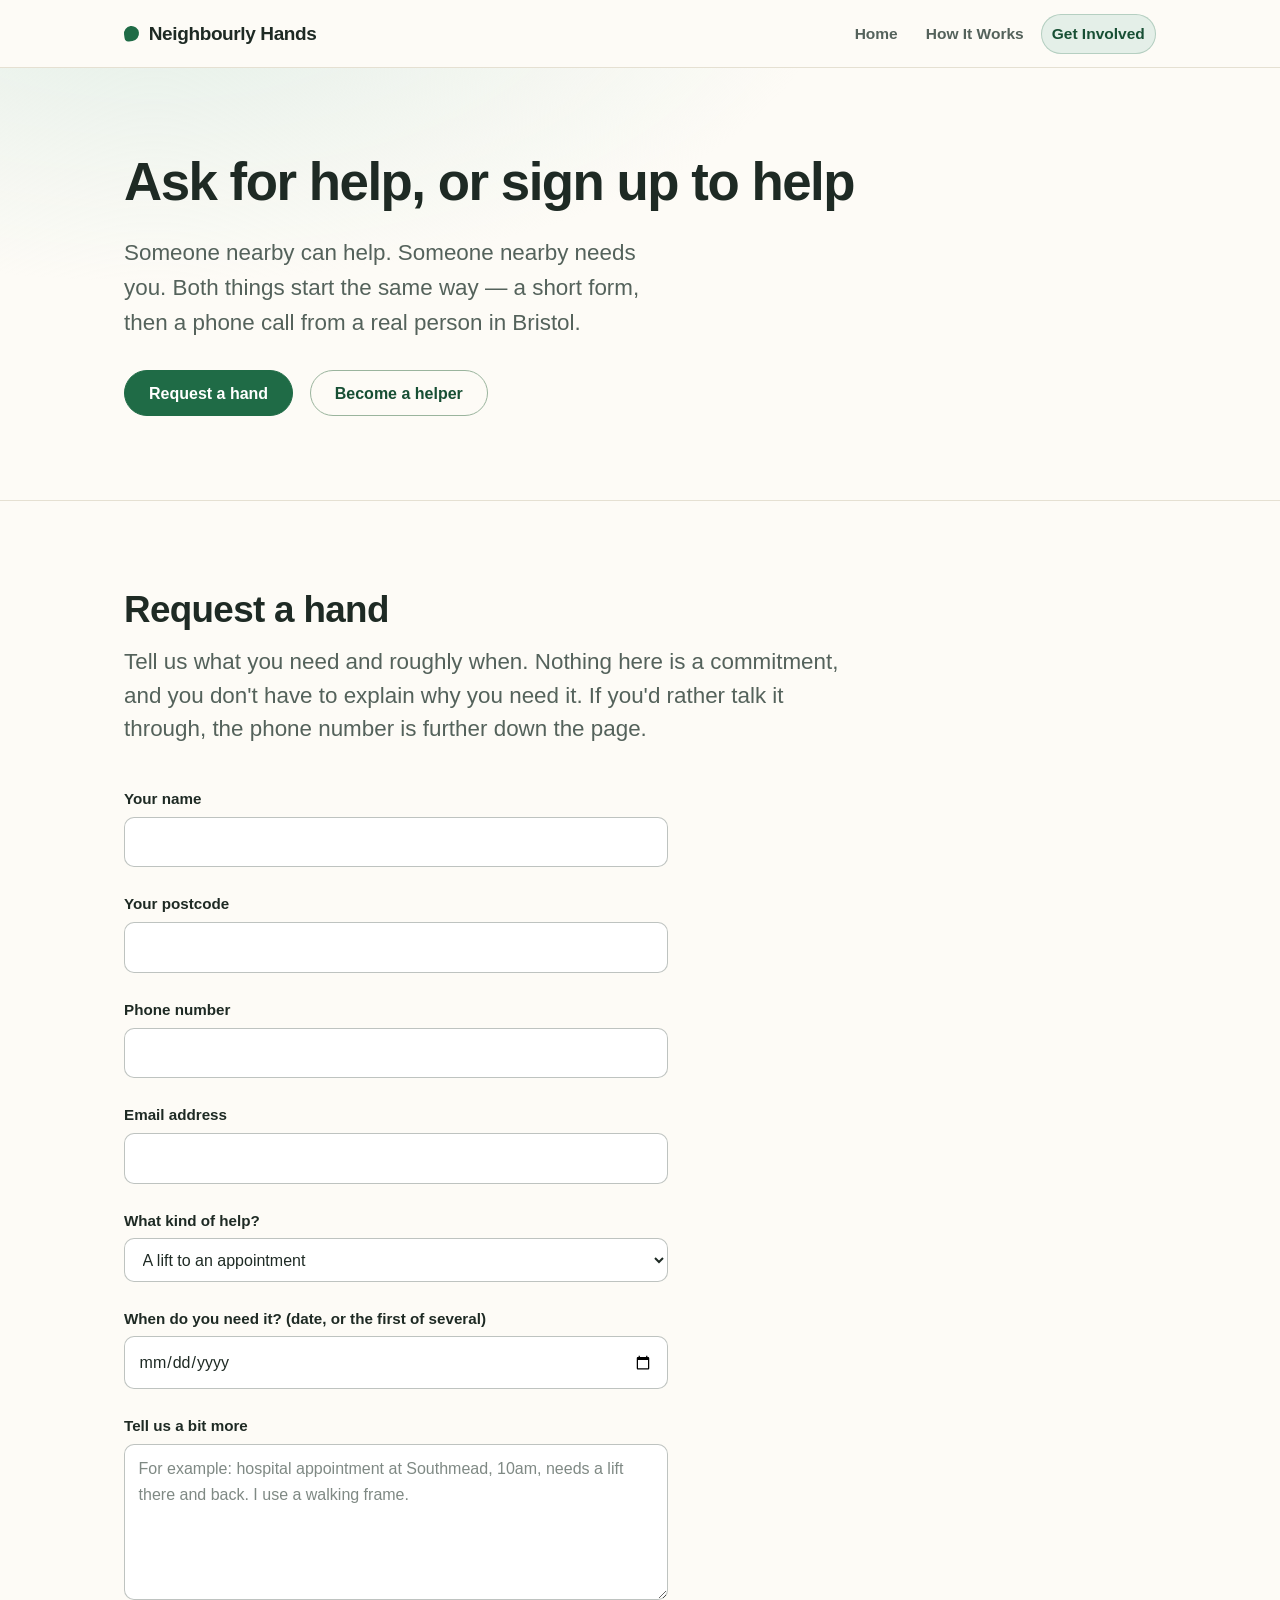
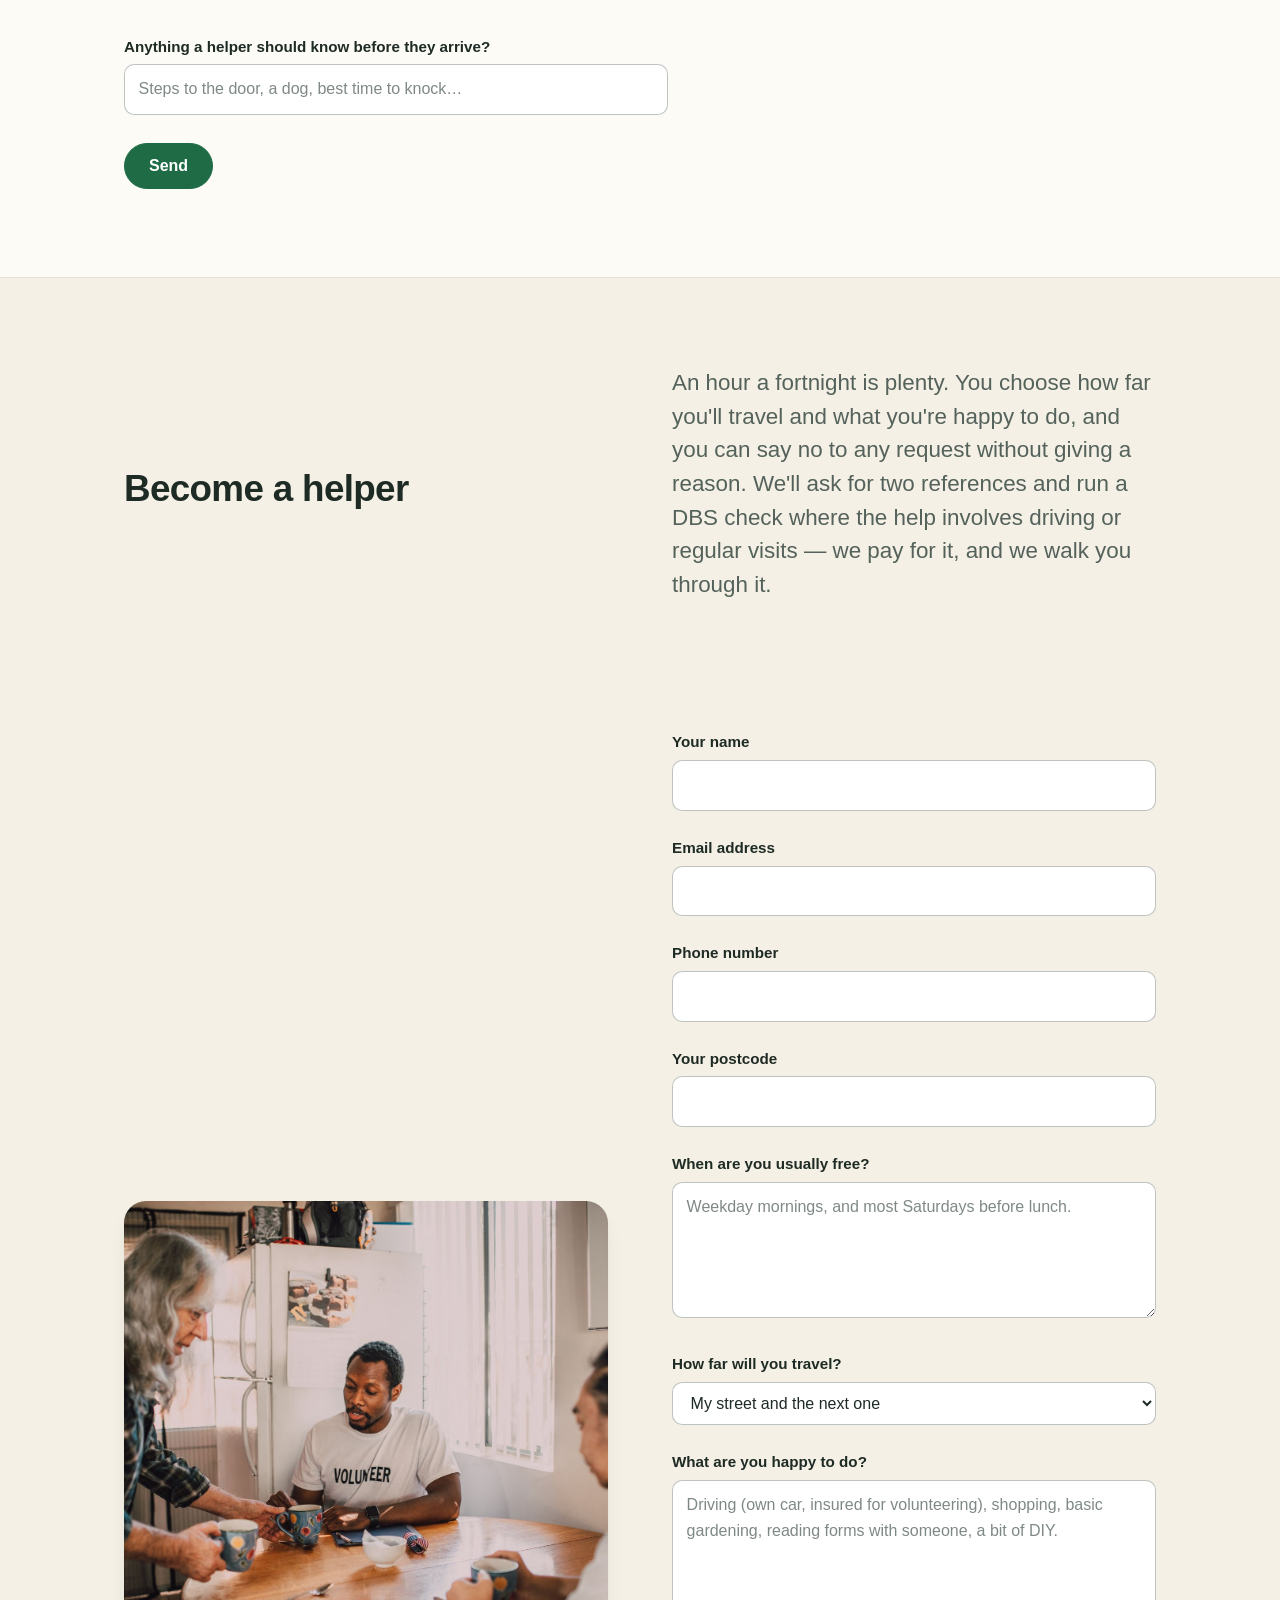
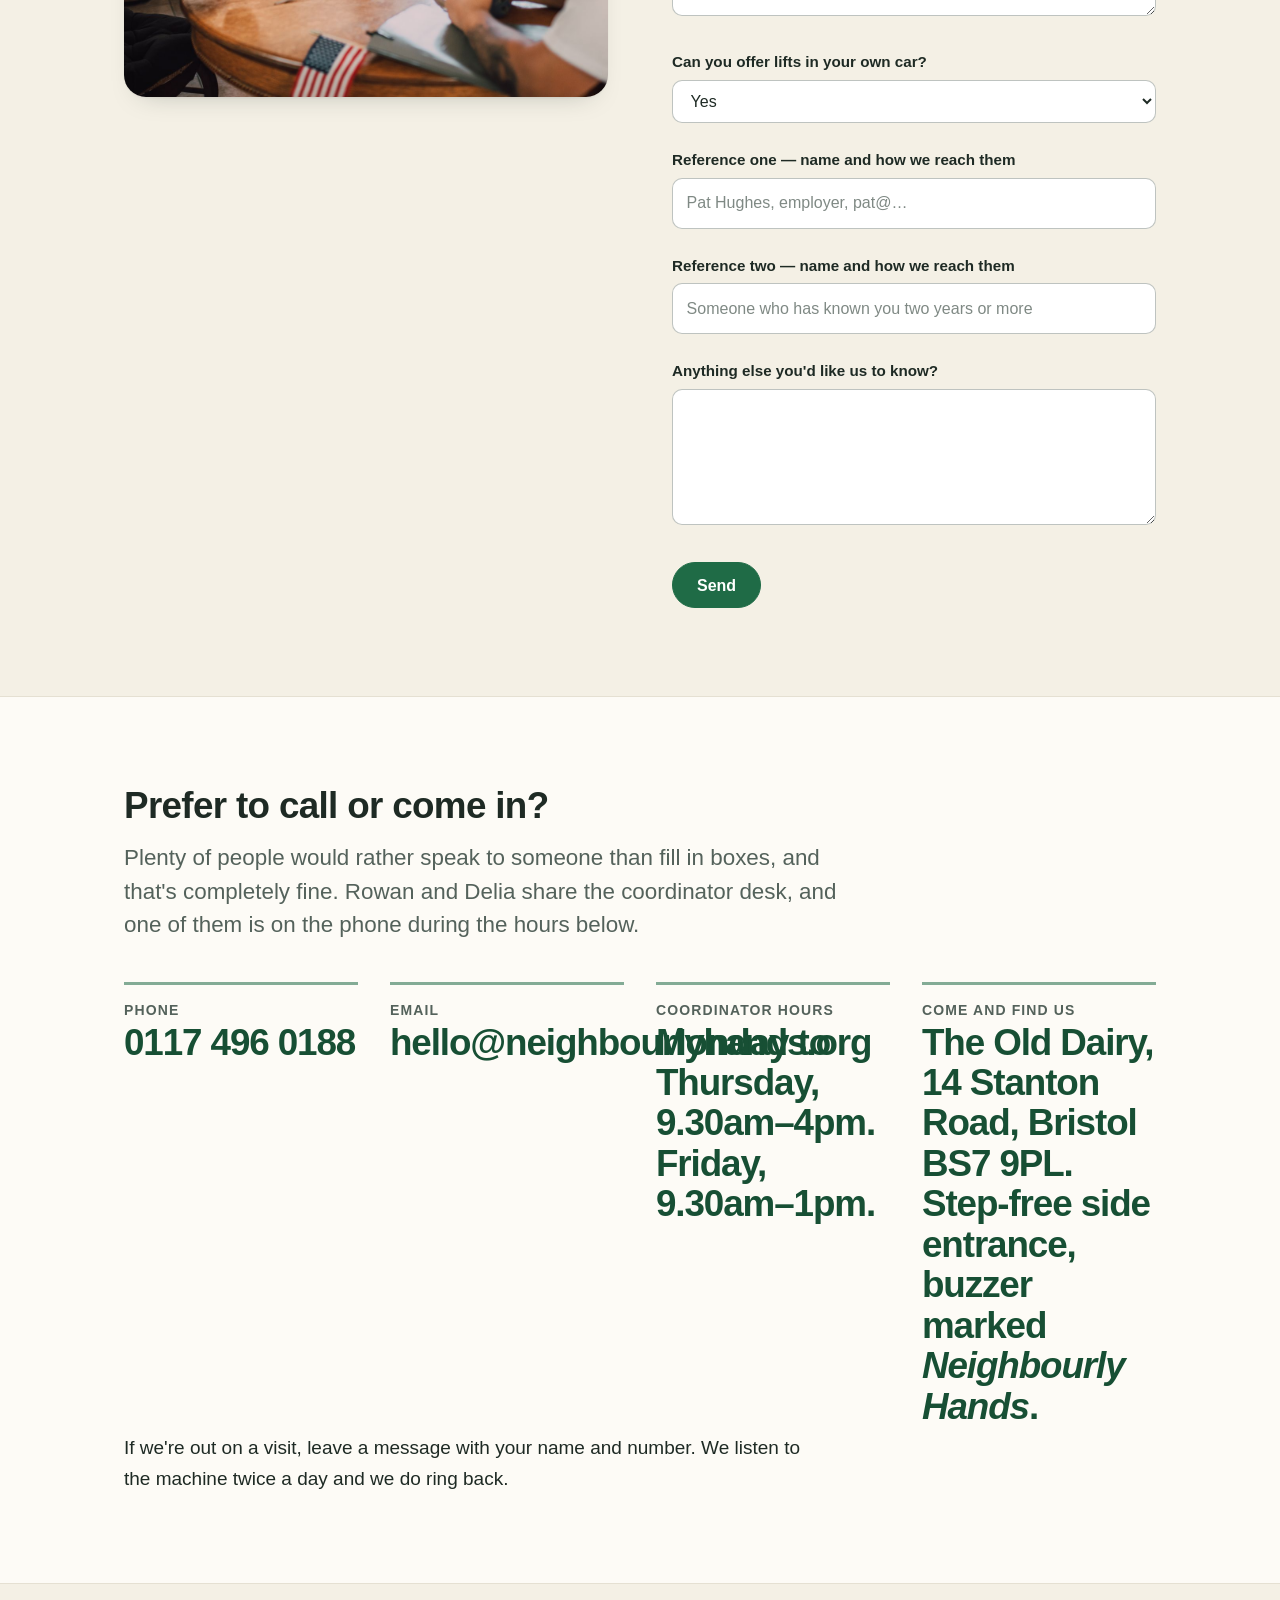
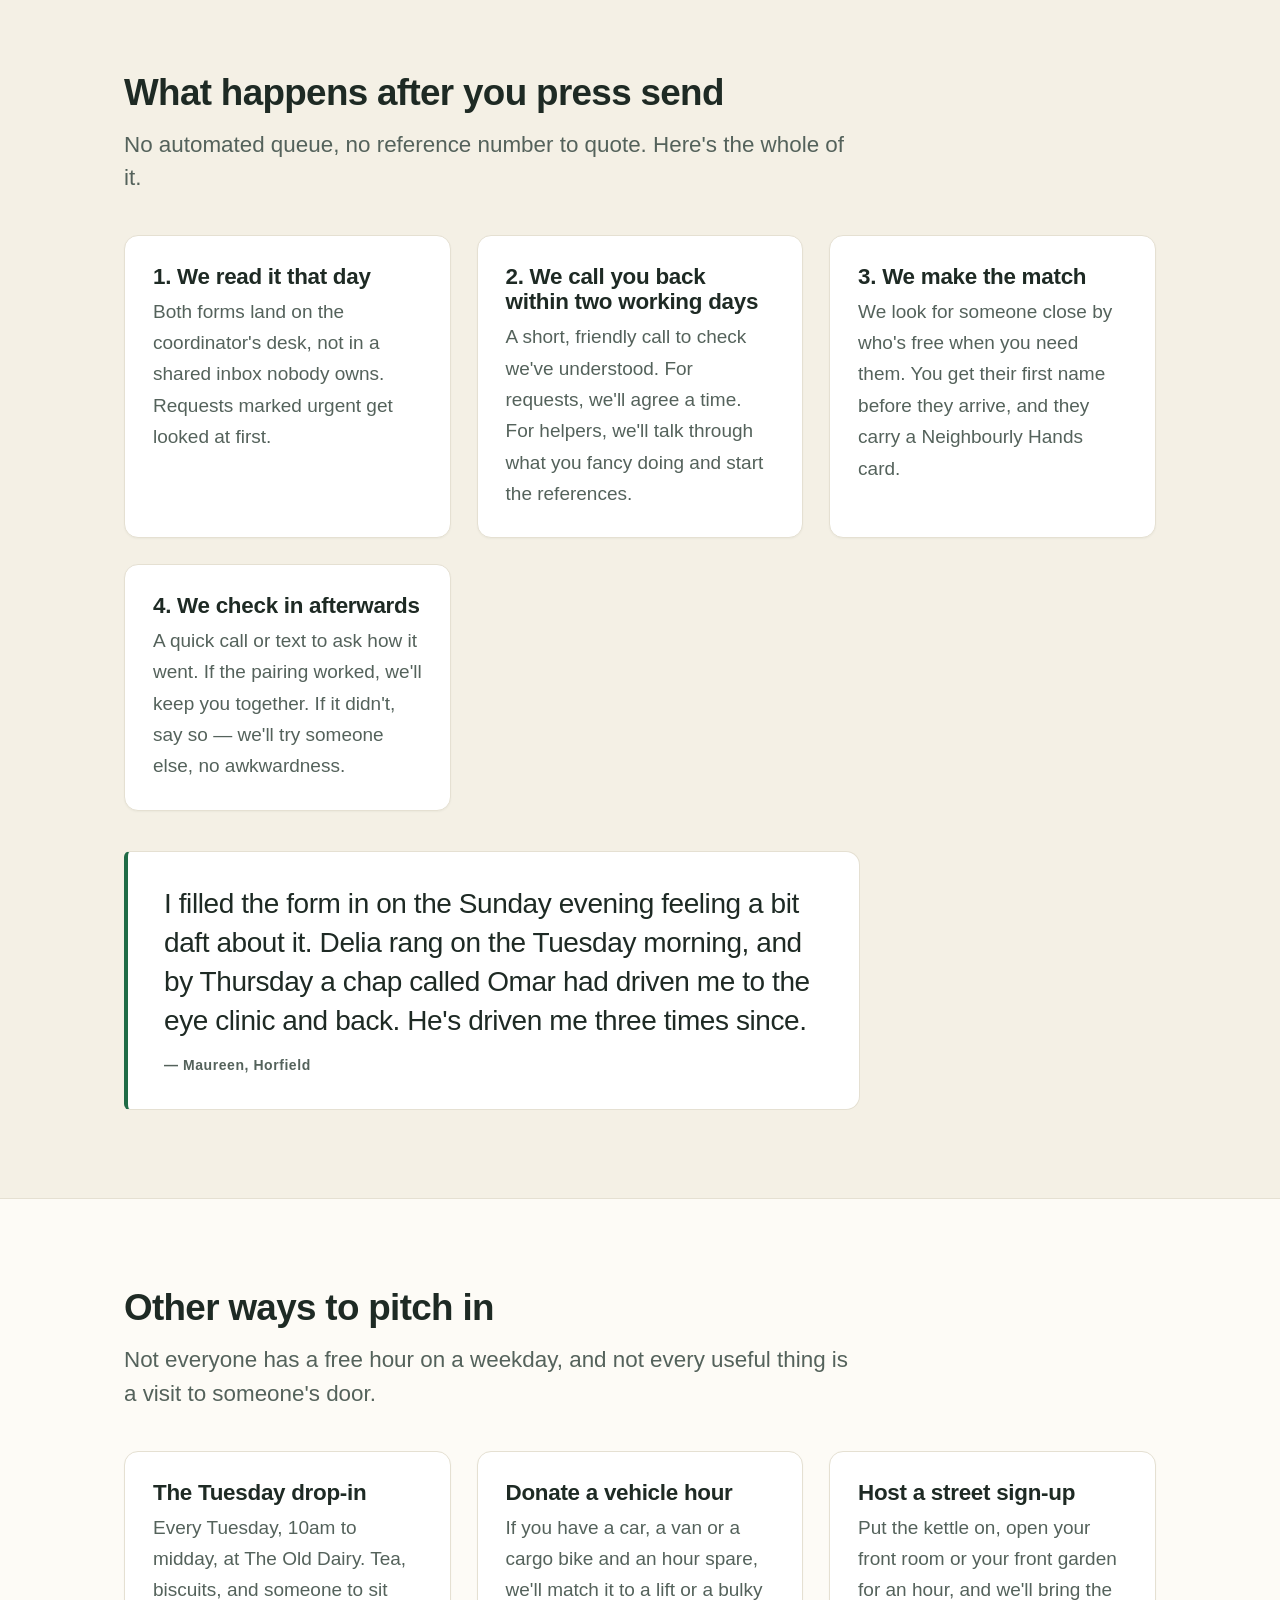
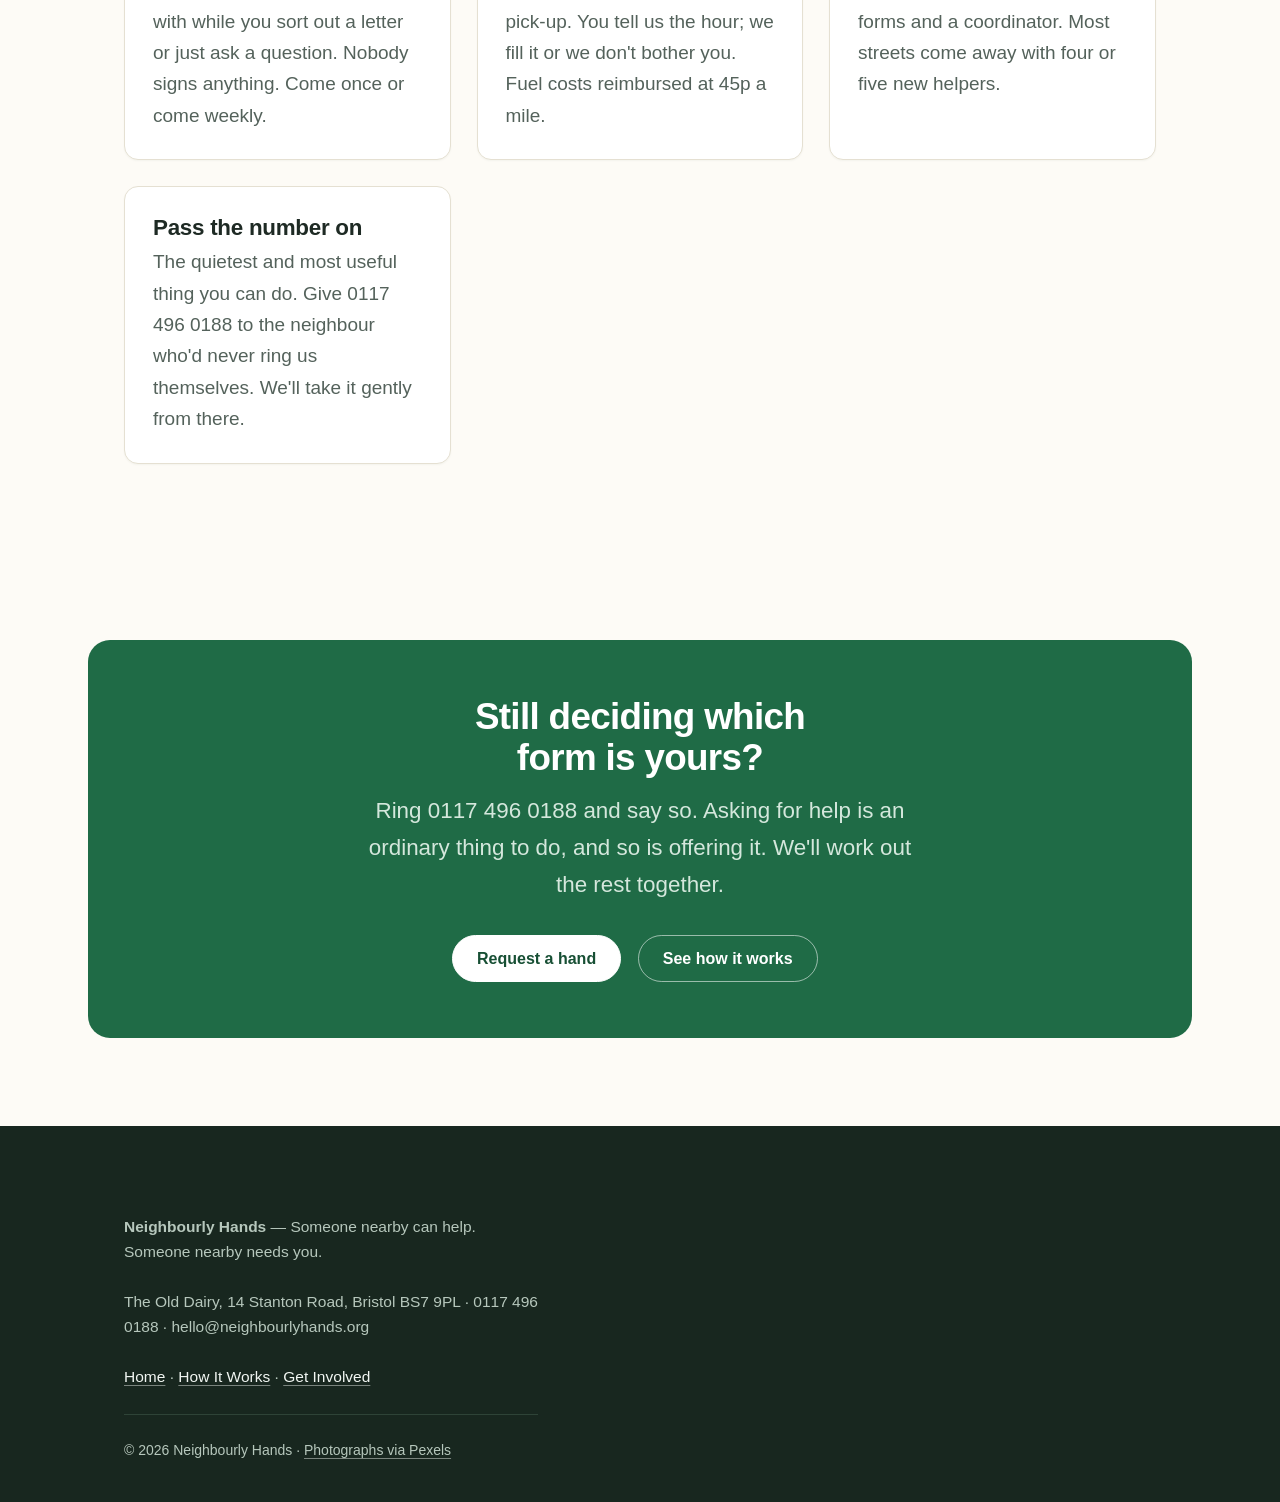
==== get-involved.html @ 213260be "Publish Neighbourly Hands — revision 1 Generated 3 pages for Neighbourly Hands." ====
<!DOCTYPE html>
<html lang="en">
<head>
<meta charset="utf-8">
<meta name="viewport" content="width=device-width, initial-scale=1">
<title>Ask for help or sign up to help | Neighbourly Hands</title>
<meta name="description" content="Two short forms: ask a neighbour in Bristol for a hand with a lift, a shop run or a form — or sign up to give an hour. Plus coordinator hours, phone and address.">
<link rel="icon" href="favicon.svg" type="image/svg+xml">
<link rel="stylesheet" href="assets/styles.css">
</head>
<body>
<header class="site-header">
  <div class="container header-inner">
    <a class="brand" href="index.html">Neighbourly Hands</a>
    <nav class="site-nav">
      <a href="index.html">Home</a>
      <a href="how-it-works.html">How It Works</a>
      <a href="get-involved.html" class="is-current">Get Involved</a>
    </nav>
  </div>
</header>

<main>

  <section class="hero">
    <div class="container">
      <h1>Ask for help, or sign up to help</h1>
      <p>Someone nearby can help. Someone nearby needs you. Both things start the same way — a short form, then a phone call from a real person in Bristol.</p>
      <p>
        <a class="button button-primary" href="#request">Request a hand</a>
        <a class="button button-secondary" href="#helper">Become a helper</a>
      </p>
    </div>
  </section>

  <section class="section" id="request">
    <div class="container">
      <h2>Request a hand</h2>
      <p>Tell us what you need and roughly when. Nothing here is a commitment, and you don't have to explain why you need it. If you'd rather talk it through, the phone number is further down the page.</p>

      <form class="form" method="post" action="https://ai.soheililabs.com/api/f/f2edd6e9-0629-4279-9980-1ab949f685af">
        <input type="hidden" name="_page" value="get-involved.html">
        <p class="form-trap" aria-hidden="true"><label>Leave this empty<input type="text" name="_gotcha" tabindex="-1" autocomplete="off"></label></p>

        <div class="field">
          <label for="req-name">Your name</label>
          <input id="req-name" name="name" type="text" autocomplete="name" required>
        </div>

        <div class="field">
          <label for="req-postcode">Your postcode</label>
          <input id="req-postcode" name="postcode" type="text" autocomplete="postal-code" required>
        </div>

        <div class="field">
          <label for="req-phone">Phone number</label>
          <input id="req-phone" name="phone" type="tel" autocomplete="tel">
        </div>

        <div class="field">
          <label for="req-email">Email address</label>
          <input id="req-email" name="email" type="email" autocomplete="email">
        </div>

        <div class="field">
          <label for="req-kind">What kind of help?</label>
          <select id="req-kind" name="kind_of_help">
            <option>A lift to an appointment</option>
            <option>A shop run or prescription pick-up</option>
            <option>Garden or yard tidying</option>
            <option>Help with a form or a letter</option>
            <option>Something small around the house</option>
            <option>Not sure — happy to talk it over</option>
          </select>
        </div>

        <div class="field">
          <label for="req-when">When do you need it? (date, or the first of several)</label>
          <input id="req-when" name="date_needed" type="date">
        </div>

        <div class="field">
          <label for="req-details">Tell us a bit more</label>
          <textarea id="req-details" name="details" rows="5" placeholder="For example: hospital appointment at Southmead, 10am, needs a lift there and back. I use a walking frame."></textarea>
        </div>

        <div class="field">
          <label for="req-access">Anything a helper should know before they arrive?</label>
          <input id="req-access" name="access_notes" type="text" placeholder="Steps to the door, a dog, best time to knock…">
        </div>

        <button class="button" type="submit">Send</button>
      </form>
    </div>
  </section>

  <section class="section section-alt" id="helper">
    <div class="container">
      <h2>Become a helper</h2>
      <p>An hour a fortnight is plenty. You choose how far you'll travel and what you're happy to do, and you can say no to any request without giving a reason. We'll ask for two references and run a DBS check where the help involves driving or regular visits — we pay for it, and we walk you through it.</p>

      <img src="assets/community-hall-signup.jpg" alt="Neighbourly Hands volunteers sitting around a table in a community hall during a sign-up session" width="6562" height="4375">

      <form class="form" method="post" action="https://ai.soheililabs.com/api/f/f2edd6e9-0629-4279-9980-1ab949f685af">
        <input type="hidden" name="_page" value="get-involved.html">
        <p class="form-trap" aria-hidden="true"><label>Leave this empty<input type="text" name="_gotcha" tabindex="-1" autocomplete="off"></label></p>

        <div class="field">
          <label for="help-name">Your name</label>
          <input id="help-name" name="helper_name" type="text" autocomplete="name" required>
        </div>

        <div class="field">
          <label for="help-email">Email address</label>
          <input id="help-email" name="helper_email" type="email" autocomplete="email" required>
        </div>

        <div class="field">
          <label for="help-phone">Phone number</label>
          <input id="help-phone" name="helper_phone" type="tel" autocomplete="tel">
        </div>

        <div class="field">
          <label for="help-postcode">Your postcode</label>
          <input id="help-postcode" name="helper_postcode" type="text" autocomplete="postal-code" required>
        </div>

        <div class="field">
          <label for="help-availability">When are you usually free?</label>
          <textarea id="help-availability" name="availability" rows="3" placeholder="Weekday mornings, and most Saturdays before lunch."></textarea>
        </div>

        <div class="field">
          <label for="help-radius">How far will you travel?</label>
          <select id="help-radius" name="radius">
            <option>My street and the next one</option>
            <option>Up to 1 mile</option>
            <option>Up to 3 miles</option>
            <option>Up to 5 miles</option>
            <option>Anywhere in Bristol</option>
          </select>
        </div>

        <div class="field">
          <label for="help-skills">What are you happy to do?</label>
          <textarea id="help-skills" name="skills" rows="4" placeholder="Driving (own car, insured for volunteering), shopping, basic gardening, reading forms with someone, a bit of DIY."></textarea>
        </div>

        <div class="field">
          <label for="help-driving">Can you offer lifts in your own car?</label>
          <select id="help-driving" name="driving">
            <option>Yes</option>
            <option>No</option>
            <option>Maybe — I'd like to ask about insurance first</option>
          </select>
        </div>

        <div class="field">
          <label for="help-ref1">Reference one — name and how we reach them</label>
          <input id="help-ref1" name="reference_one" type="text" placeholder="Pat Hughes, employer, pat@…">
        </div>

        <div class="field">
          <label for="help-ref2">Reference two — name and how we reach them</label>
          <input id="help-ref2" name="reference_two" type="text" placeholder="Someone who has known you two years or more">
        </div>

        <div class="field">
          <label for="help-notes">Anything else you'd like us to know?</label>
          <textarea id="help-notes" name="helper_notes" rows="3"></textarea>
        </div>

        <button class="button" type="submit">Send</button>
      </form>
    </div>
  </section>

  <section class="section">
    <div class="container">
      <h2>Prefer to call or come in?</h2>
      <p>Plenty of people would rather speak to someone than fill in boxes, and that's completely fine. Rowan and Delia share the coordinator desk, and one of them is on the phone during the hours below.</p>

      <dl class="facts">
        <div class="fact">
          <dt>Phone</dt>
          <dd>0117 496 0188</dd>
        </div>
        <div class="fact">
          <dt>Email</dt>
          <dd>hello@neighbourlyhands.org</dd>
        </div>
        <div class="fact">
          <dt>Coordinator hours</dt>
          <dd>Monday to Thursday, 9.30am&ndash;4pm. Friday, 9.30am&ndash;1pm.</dd>
        </div>
        <div class="fact">
          <dt>Come and find us</dt>
          <dd>The Old Dairy, 14 Stanton Road, Bristol BS7 9PL. Step-free side entrance, buzzer marked <em>Neighbourly Hands</em>.</dd>
        </div>
      </dl>

      <p>If we're out on a visit, leave a message with your name and number. We listen to the machine twice a day and we do ring back.</p>
    </div>
  </section>

  <section class="section section-alt">
    <div class="container">
      <h2>What happens after you press send</h2>
      <p>No automated queue, no reference number to quote. Here's the whole of it.</p>

      <ul class="card-grid">
        <li class="card">
          <h3>1. We read it that day</h3>
          <p>Both forms land on the coordinator's desk, not in a shared inbox nobody owns. Requests marked urgent get looked at first.</p>
        </li>
        <li class="card">
          <h3>2. We call you back within two working days</h3>
          <p>A short, friendly call to check we've understood. For requests, we'll agree a time. For helpers, we'll talk through what you fancy doing and start the references.</p>
        </li>
        <li class="card">
          <h3>3. We make the match</h3>
          <p>We look for someone close by who's free when you need them. You get their first name before they arrive, and they carry a Neighbourly Hands card.</p>
        </li>
        <li class="card">
          <h3>4. We check in afterwards</h3>
          <p>A quick call or text to ask how it went. If the pairing worked, we'll keep you together. If it didn't, say so — we'll try someone else, no awkwardness.</p>
        </li>
      </ul>

      <blockquote class="quote">
        <p>I filled the form in on the Sunday evening feeling a bit daft about it. Delia rang on the Tuesday morning, and by Thursday a chap called Omar had driven me to the eye clinic and back. He's driven me three times since.</p>
        <cite>Maureen, Horfield</cite>
      </blockquote>
    </div>
  </section>

  <section class="section">
    <div class="container">
      <h2>Other ways to pitch in</h2>
      <p>Not everyone has a free hour on a weekday, and not every useful thing is a visit to someone's door.</p>

      <ul class="card-grid">
        <li class="card">
          <h3>The Tuesday drop-in</h3>
          <p>Every Tuesday, 10am to midday, at The Old Dairy. Tea, biscuits, and someone to sit with while you sort out a letter or just ask a question. Nobody signs anything. Come once or come weekly.</p>
        </li>
        <li class="card">
          <h3>Donate a vehicle hour</h3>
          <p>If you have a car, a van or a cargo bike and an hour spare, we'll match it to a lift or a bulky pick-up. You tell us the hour; we fill it or we don't bother you. Fuel costs reimbursed at 45p a mile.</p>
        </li>
        <li class="card">
          <h3>Host a street sign-up</h3>
          <p>Put the kettle on, open your front room or your front garden for an hour, and we'll bring the forms and a coordinator. Most streets come away with four or five new helpers.</p>
        </li>
        <li class="card">
          <h3>Pass the number on</h3>
          <p>The quietest and most useful thing you can do. Give 0117 496 0188 to the neighbour who'd never ring us themselves. We'll take it gently from there.</p>
        </li>
      </ul>
    </div>
  </section>

  <section class="cta">
    <div class="container">
      <h2>Still deciding which form is yours?</h2>
      <p>Ring 0117 496 0188 and say so. Asking for help is an ordinary thing to do, and so is offering it. We'll work out the rest together.</p>
      <p>
        <a class="button button-primary" href="#request">Request a hand</a>
        <a class="button button-secondary" href="how-it-works.html">See how it works</a>
      </p>
    </div>
  </section>

</main>

<footer class="site-footer">
  <div class="container">
    <p><strong>Neighbourly Hands</strong> — Someone nearby can help. Someone nearby needs you.</p>
    <p>The Old Dairy, 14 Stanton Road, Bristol BS7 9PL · 0117 496 0188 · hello@neighbourlyhands.org</p>
    <p>
      <a href="index.html">Home</a> ·
      <a href="how-it-works.html">How It Works</a> ·
      <a href="get-involved.html">Get Involved</a>
    </p>
    <p><small>© 2026 Neighbourly Hands · <a href="https://www.pexels.com">Photographs via Pexels</a></small></p>
  </div>
</footer>
</body>
</html>
---- assets/styles.css ----
:root {
  /* ---- palette -------------------------------------------------- */
  --bg: #FDFBF6;
  --surface: #FFFFFF;
  --surface-alt: #F4F0E5;
  --text: #1E2A24;
  --muted: #54625B;
  --accent: #1F6B46;
  --accent-ink: #174F34;
  --accent-soft: #E4EFE8;
  --accent-contrast: #FFFFFF;
  --line: #E5E0D2;

  --cta-bg: #1F6B46;
  --cta-fg: #FFFFFF;
  --cta-muted: #D4E7DC;
  --cta-btn-bg: #FFFFFF;
  --cta-btn-fg: #174F34;

  --footer-bg: #18271F;
  --footer-fg: #F1F6F2;
  --footer-muted: #B6C7BC;
  --footer-line: #2E4337;

  /* ---- type ------------------------------------------------------ */
  --font-head: "Segoe UI", Roboto, "Helvetica Neue", Arial, sans-serif;
  --font-body: -apple-system, BlinkMacSystemFont, "Segoe UI", Roboto, "Helvetica Neue", Arial, sans-serif;

  --step-0: clamp(1.0625rem, 1.01rem + 0.25vw, 1.1875rem);
  --step-1: clamp(1.2rem, 1.12rem + 0.38vw, 1.4rem);
  --step-2: clamp(1.35rem, 1.2rem + 0.7vw, 1.75rem);
  --step-3: clamp(1.6rem, 1.33rem + 1.25vw, 2.3rem);
  --step-4: clamp(2.05rem, 1.55rem + 2.4vw, 3.3rem);
  --step-small: 0.875rem;

  /* ---- rhythm ----------------------------------------------------- */
  --space-xs: 0.5rem;
  --space-sm: 0.875rem;
  --space-md: 1.5rem;
  --space-lg: 2.5rem;
  --space-xl: clamp(3.25rem, 2rem + 5vw, 5.5rem);

  --container: 69rem;
  --gutter: clamp(1.15rem, 4vw, 2.25rem);
  --radius: 14px;
  --radius-lg: 22px;
  --card-pad: clamp(1.25rem, 1rem + 1vw, 1.75rem);
  --shadow: 0 1px 2px rgba(30, 42, 36, 0.05), 0 12px 28px -18px rgba(30, 42, 36, 0.35);
}

/* ====================================================================
   base
   ==================================================================== */

*,
*::before,
*::after { box-sizing: border-box; }

html {
  -webkit-text-size-adjust: 100%;
  scroll-behavior: smooth;
}

body {
  margin: 0;
  background: var(--bg);
  color: var(--text);
  font-family: var(--font-body);
  font-size: var(--step-0);
  line-height: 1.65;
  text-rendering: optimizeLegibility;
  -webkit-font-smoothing: antialiased;
}

h1, h2, h3, h4 {
  font-family: var(--font-head);
  font-weight: 700;
  line-height: 1.14;
  letter-spacing: -0.018em;
  margin: 0 0 var(--space-sm);
  text-wrap: balance;
}

h1 { font-size: var(--step-4); letter-spacing: -0.028em; }
h2 { font-size: var(--step-3); }
h3 { font-size: var(--step-1); letter-spacing: -0.012em; }
h4 { font-size: var(--step-0); }

p { margin: 0 0 var(--space-md); }
p:last-child { margin-bottom: 0; }

main p,
main li { max-width: 64ch; }

a {
  color: var(--accent);
  text-decoration-thickness: 1px;
  text-underline-offset: 0.18em;
}

a:hover { color: var(--accent-ink); }

img {
  display: block;
  max-width: 100%;
  height: auto;
}

svg { display: block; }

strong { font-weight: 700; }

ul, ol { padding-left: 1.2em; }
li + li { margin-top: 0.35em; }

hr {
  border: 0;
  border-top: 1px solid var(--line);
  margin: var(--space-lg) 0;
}

::selection {
  background: var(--accent);
  color: var(--accent-contrast);
}

:focus-visible {
  outline: 3px solid var(--accent);
  outline-offset: 3px;
  border-radius: 3px;
}

/* ====================================================================
   layout
   ==================================================================== */

.container {
  width: 100%;
  max-width: var(--container);
  margin-inline: auto;
  padding-inline: var(--gutter);
}

.section {
  padding-block: var(--space-xl);
}

.section-alt {
  background: var(--surface-alt);
  border-block: 1px solid var(--line);
}

.section > .container > h2,
.section > .container > h2 + p {
  max-width: 46rem;
}

.section > .container > h2 + p {
  color: var(--muted);
  font-size: var(--step-1);
  line-height: 1.5;
}

/* two-up layout when a section pairs copy with a photograph */
.section > .container > img {
  border-radius: var(--radius-lg);
  box-shadow: var(--shadow);
  margin-block: var(--space-lg);
  width: 100%;
  object-fit: cover;
}

@supports (selector(:has(*))) {
  @media (min-width: 52em) {
    .section > .container:has(> img) {
      display: grid;
      grid-template-columns: 1fr 1fr;
      gap: clamp(2rem, 5vw, 4rem);
      align-items: center;
    }
    .section > .container:has(> img) > img {
      margin-block: 0;
      height: 100%;
      max-height: 31rem;
    }
    .section > .container:has(> img) > * {
      max-width: 36rem;
    }
  }
}

/* ====================================================================
   header + navigation
   ==================================================================== */

.site-header {
  position: sticky;
  top: 0;
  z-index: 50;
  background: color-mix(in srgb, var(--bg) 88%, transparent);
  backdrop-filter: blur(10px);
  border-bottom: 1px solid var(--line);
}

@supports not (backdrop-filter: blur(4px)) {
  .site-header { background: var(--bg); }
}

.header-inner {
  display: flex;
  flex-wrap: wrap;
  align-items: center;
  justify-content: space-between;
  gap: var(--space-xs) var(--space-md);
  padding-block: 0.85rem;
}

.brand {
  display: inline-flex;
  align-items: center;
  gap: 0.6rem;
  font-family: var(--font-head);
  font-size: 1.1875rem;
  font-weight: 700;
  letter-spacing: -0.02em;
  color: var(--text);
  text-decoration: none;
}

.brand::before {
  content: "";
  width: 0.95rem;
  height: 0.95rem;
  flex: none;
  background: var(--accent);
  border-radius: 50% 50% 50% 4px;
  transform: rotate(-8deg);
}

.brand:hover { color: var(--accent-ink); }

.site-nav {
  display: flex;
  flex-wrap: wrap;
  align-items: center;
  gap: 0.15rem 0.35rem;
}

.site-nav a {
  display: inline-block;
  padding: 0.45rem 0.7rem;
  border-radius: 999px;
  color: var(--muted);
  font-size: 0.97rem;
  font-weight: 600;
  text-decoration: none;
  transition: background-color 160ms ease, color 160ms ease;
}

.site-nav a:hover {
  background: var(--accent-soft);
  color: var(--accent-ink);
}

.site-nav .is-current {
  color: var(--accent-ink);
  background: var(--accent-soft);
  box-shadow: inset 0 0 0 1px color-mix(in srgb, var(--accent) 24%, transparent);
}

@media (max-width: 34em) {
  .header-inner { padding-block: 0.7rem 0; }
  .site-nav {
    width: 100%;
    margin-top: 0.4rem;
    border-top: 1px solid var(--line);
    padding-block: 0.4rem;
    gap: 0.2rem;
  }
  .site-nav a { padding: 0.5rem 0.65rem; }
}

/* ====================================================================
   hero
   ==================================================================== */

.hero {
  position: relative;
  padding-block: clamp(2.75rem, 1.5rem + 6vw, 5.25rem);
  background:
    radial-gradient(60rem 26rem at 12% -18%, var(--accent-soft), transparent 70%),
    var(--bg);
  border-bottom: 1px solid var(--line);
  overflow: hidden;
}

.hero h1 {
  margin-bottom: var(--space-md);
}

.hero p {
  font-size: var(--step-1);
  color: var(--muted);
  line-height: 1.55;
  max-width: 34rem;
}

.hero .button {
  margin-top: 0.35rem;
}

.hero .container > img {
  margin-top: var(--space-lg);
  width: 100%;
  aspect-ratio: 3 / 2;
  object-fit: cover;
  border-radius: var(--radius-lg);
  box-shadow: var(--shadow);
}

@supports (selector(:has(*))) {
  @media (min-width: 56em) {
    .hero .container:has(> img) {
      display: grid;
      grid-template-columns: 1.02fr 0.98fr;
      align-items: center;
      gap: clamp(2rem, 5vw, 4rem);
    }
    .hero .container:has(> img) > img {
      margin-top: 0;
      aspect-ratio: 4 / 3.2;
      grid-row: span 6;
      grid-column: 2;
    }
    .hero .container:has(> img) > *:not(img) {
      grid-column: 1;
    }
  }
}

/* ====================================================================
   buttons
   ==================================================================== */

.button,
button.button {
  display: inline-flex;
  align-items: center;
  justify-content: center;
  gap: 0.5rem;
  margin: 0.45rem 0.65rem 0 0;
  padding: 0.78rem 1.5rem;
  border: 1px solid var(--accent);
  border-radius: 999px;
  background: var(--accent);
  color: var(--accent-contrast);
  font: inherit;
  font-family: var(--font-head);
  font-weight: 600;
  font-size: 1rem;
  line-height: 1.2;
  text-decoration: none;
  cursor: pointer;
  transition: transform 150ms ease, background-color 150ms ease, border-color 150ms ease, color 150ms ease;
}

.button:hover,
button.button:hover {
  background: var(--accent-ink);
  border-color: var(--accent-ink);
  color: var(--accent-contrast);
  transform: translateY(-1px);
}

.button:active { transform: translateY(0); }

.button-primary {
  background: var(--accent);
  border-color: var(--accent);
  color: var(--accent-contrast);
}

.button-secondary {
  background: transparent;
  border-color: color-mix(in srgb, var(--accent) 38%, var(--line));
  color: var(--accent-ink);
}

.button-secondary:hover {
  background: var(--accent-soft);
  border-color: var(--accent);
  color: var(--accent-ink);
}

/* ====================================================================
   cards
   ==================================================================== */

.card-grid {
  display: grid;
  grid-template-columns: repeat(auto-fit, minmax(15.5rem, 1fr));
  gap: clamp(1rem, 2.2vw, 1.6rem);
  list-style: none;
  margin: var(--space-lg) 0 0;
  padding: 0;
}

.card-grid li + li { margin-top: 0; }

.card {
  display: flex;
  flex-direction: column;
  padding: var(--card-pad);
  background: var(--surface);
  border: 1px solid var(--line);
  border-radius: var(--radius);
  box-shadow: 0 1px 2px rgba(30, 42, 36, 0.04);
  transition: transform 160ms ease, border-color 160ms ease, box-shadow 160ms ease;
}

.card:hover {
  transform: translateY(-3px);
  border-color: color-mix(in srgb, var(--accent) 32%, var(--line));
  box-shadow: var(--shadow);
}

.card > img {
  width: calc(100% + (var(--card-pad) * 2));
  margin: calc(var(--card-pad) * -1) calc(var(--card-pad) * -1) var(--card-pad);
  aspect-ratio: 5 / 3;
  object-fit: cover;
  border-radius: calc(var(--radius) - 1px) calc(var(--radius) - 1px) 0 0;
}

.card > svg {
  width: 2.25rem;
  height: 2.25rem;
  margin-bottom: 0.85rem;
  color: var(--accent);
}

.card h3 {
  margin-bottom: 0.4rem;
}

.card p {
  color: var(--muted);
  max-width: none;
  margin-bottom: 0.85rem;
}

.card p:last-child { margin-bottom: 0; }

.card a:not(.button) {
  font-weight: 600;
  margin-top: auto;
}

/* ====================================================================
   facts
   ==================================================================== */

.facts {
  display: grid;
  grid-template-columns: repeat(auto-fit, minmax(11.5rem, 1fr));
  gap: clamp(1rem, 3vw, 2rem);
  margin: var(--space-lg) 0 0;
}

.fact {
  padding-top: 0.9rem;
  border-top: 3px solid color-mix(in srgb, var(--accent) 55%, transparent);
}

.fact dt {
  order: 2;
  font-size: var(--step-small);
  font-weight: 600;
  letter-spacing: 0.08em;
  text-transform: uppercase;
  color: var(--muted);
}

.fact dd {
  margin: 0 0 0.3rem;
  font-family: var(--font-head);
  font-size: var(--step-3);
  font-weight: 700;
  line-height: 1.1;
  letter-spacing: -0.03em;
  color: var(--accent-ink);
}

/* ====================================================================
   quote
   ==================================================================== */

.quote {
  margin: var(--space-lg) 0 0;
  padding: clamp(1.25rem, 3vw, 2rem) clamp(1.25rem, 3vw, 2.25rem);
  background: var(--surface);
  border: 1px solid var(--line);
  border-left: 4px solid var(--accent);
  border-radius: 6px var(--radius) var(--radius) 6px;
  max-width: 46rem;
}

.quote p {
  font-family: var(--font-head);
  font-size: var(--step-2);
  line-height: 1.4;
  letter-spacing: -0.015em;
  margin-bottom: var(--space-sm);
  max-width: none;
}

.quote cite {
  display: block;
  font-style: normal;
  font-size: var(--step-small);
  font-weight: 600;
  letter-spacing: 0.04em;
  color: var(--muted);
}

.quote cite::before {
  content: "— ";
}

/* ====================================================================
   call to action
   ==================================================================== */

.cta {
  padding-block: var(--space-xl);
}

.cta > .container {
  background: var(--cta-bg);
  color: var(--cta-fg);
  border-radius: var(--radius-lg);
  padding: clamp(2rem, 1.2rem + 4vw, 3.5rem) clamp(1.35rem, 4vw, 3.5rem);
  max-width: var(--container);
  text-align: center;
}

.cta h2 {
  color: var(--cta-fg);
  max-width: 24ch;
  margin-inline: auto;
}

.cta p {
  color: var(--cta-muted);
  font-size: var(--step-1);
  max-width: 44ch;
  margin-inline: auto;
}

.cta .button,
.cta .button-primary {
  background: var(--cta-btn-bg);
  border-color: var(--cta-btn-bg);
  color: var(--cta-btn-fg);
}

.cta .button:hover,
.cta .button-primary:hover {
  background: var(--cta-muted);
  border-color: var(--cta-muted);
  color: var(--cta-btn-fg);
}

.cta .button-secondary {
  background: transparent;
  border-color: color-mix(in srgb, var(--cta-fg) 55%, transparent);
  color: var(--cta-fg);
}

.cta .button-secondary:hover {
  background: color-mix(in srgb, var(--cta-fg) 14%, transparent);
  border-color: var(--cta-fg);
  color: var(--cta-fg);
}

.cta a:not(.button) { color: var(--cta-fg); }

/* ====================================================================
   forms
   ==================================================================== */

.form {
  margin-top: var(--space-lg);
  max-width: 34rem;
}

.form-trap {
  position: absolute;
  left: -9999px;
  width: 1px;
  height: 1px;
  overflow: hidden;
}

.field {
  margin-bottom: var(--space-md);
}

.field label {
  display: block;
  margin-bottom: 0.35rem;
  font-family: var(--font-head);
  font-size: 0.95rem;
  font-weight: 600;
  color: var(--text);
}

.field input,
.field select,
.field textarea {
  width: 100%;
  padding: 0.7rem 0.85rem;
  font: inherit;
  font-size: 1rem;
  color: var(--text);
  background: var(--surface);
  border: 1px solid color-mix(in srgb, var(--muted) 38%, transparent);
  border-radius: 10px;
  transition: border-color 150ms ease, box-shadow 150ms ease;
}

.field textarea {
  min-height: 8.5rem;
  resize: vertical;
}

.field input::placeholder,
.field textarea::placeholder { color: color-mix(in srgb, var(--muted) 75%, transparent); }

.field input:focus,
.field select:focus,
.field textarea:focus {
  outline: none;
  border-color: var(--accent);
  box-shadow: 0 0 0 3px color-mix(in srgb, var(--accent) 22%, transparent);
}

.field input:focus-visible,
.field textarea:focus-visible,
.field select:focus-visible {
  outline: none;
}

.form .button {
  margin-top: 0.25rem;
}

@supports (selector(:has(*))) {
  @media (min-width: 52em) {
    .section > .container:has(> img):has(> .form) > .form {
      max-width: 36rem;
    }
  }
}

/* ====================================================================
   footer
   ==================================================================== */

.site-footer {
  background: var(--footer-bg);
  color: var(--footer-fg);
  padding-block: var(--space-xl) var(--space-lg);
  margin-top: 0;
  font-size: 0.97rem;
}

.site-footer .container > * + * {
  margin-top: var(--space-sm);
}

.site-footer h2,
.site-footer h3 {
  color: var(--footer-fg);
  font-size: var(--step-0);
  letter-spacing: 0.06em;
  text-transform: uppercase;
}

.site-footer p {
  color: var(--footer-muted);
  max-width: 48ch;
}

.site-footer a {
  color: var(--footer-fg);
  text-decoration-color: color-mix(in srgb, var(--footer-fg) 45%, transparent);
}

.site-footer a:hover {
  color: #FFFFFF;
  text-decoration-color: currentColor;
}

.site-footer small {
  display: block;
  margin-top: var(--space-md);
  padding-top: var(--space-md);
  border-top: 1px solid var(--footer-line);
  color: var(--footer-muted);
  font-size: var(--step-small);
}

.site-footer small a {
  color: var(--footer-muted);
}

.site-footer nav,
.site-footer ul {
  list-style: none;
  padding: 0;
}

/* ====================================================================
   dark mode
   ==================================================================== */

@media (prefers-color-scheme: dark) {
  :root {
    --bg: #121815;
    --surface: #1A221E;
    --surface-alt: #161E1A;
    --text: #ECF2EE;
    --muted: #A7B6AD;
    --accent: #74C79B;
    --accent-ink: #9EDCBB;
    --accent-soft: #1E2F26;
    --accent-contrast: #0C1310;
    --line: #2C3832;

    --cta-bg: #17372A;
    --cta-fg: #EBF5EF;
    --cta-muted: #B8CFC2;
    --cta-btn-bg: #74C79B;
    --cta-btn-fg: #0C1310;

    --footer-bg: #0E1512;
    --footer-fg: #EBF2ED;
    --footer-muted: #A2B3A8;
    --footer-line: #27332C;

    --shadow: 0 1px 2px rgba(0, 0, 0, 0.4), 0 14px 32px -18px rgba(0, 0, 0, 0.8);
  }

  .card { box-shadow: none; }

  .hero {
    background:
      radial-gradient(60rem 26rem at 12% -18%, #18281F, transparent 70%),
      var(--bg);
  }

  .cta .button:hover,
  .cta .button-primary:hover {
    background: var(--accent-ink);
    border-color: var(--accent-ink);
  }

  .site-footer a:hover { color: #FFFFFF; }
}

/* ====================================================================
   motion
   ==================================================================== */

@media (prefers-reduced-motion: reduce) {
  html { scroll-behavior: auto; }

  *,
  *::before,
  *::after {
    animation-duration: 0.001ms !important;
    animation-iteration-count: 1 !important;
    transition-duration: 0.001ms !important;
    scroll-behavior: auto !important;
  }

  .card:hover,
  .button:hover {
    transform: none;
  }
}
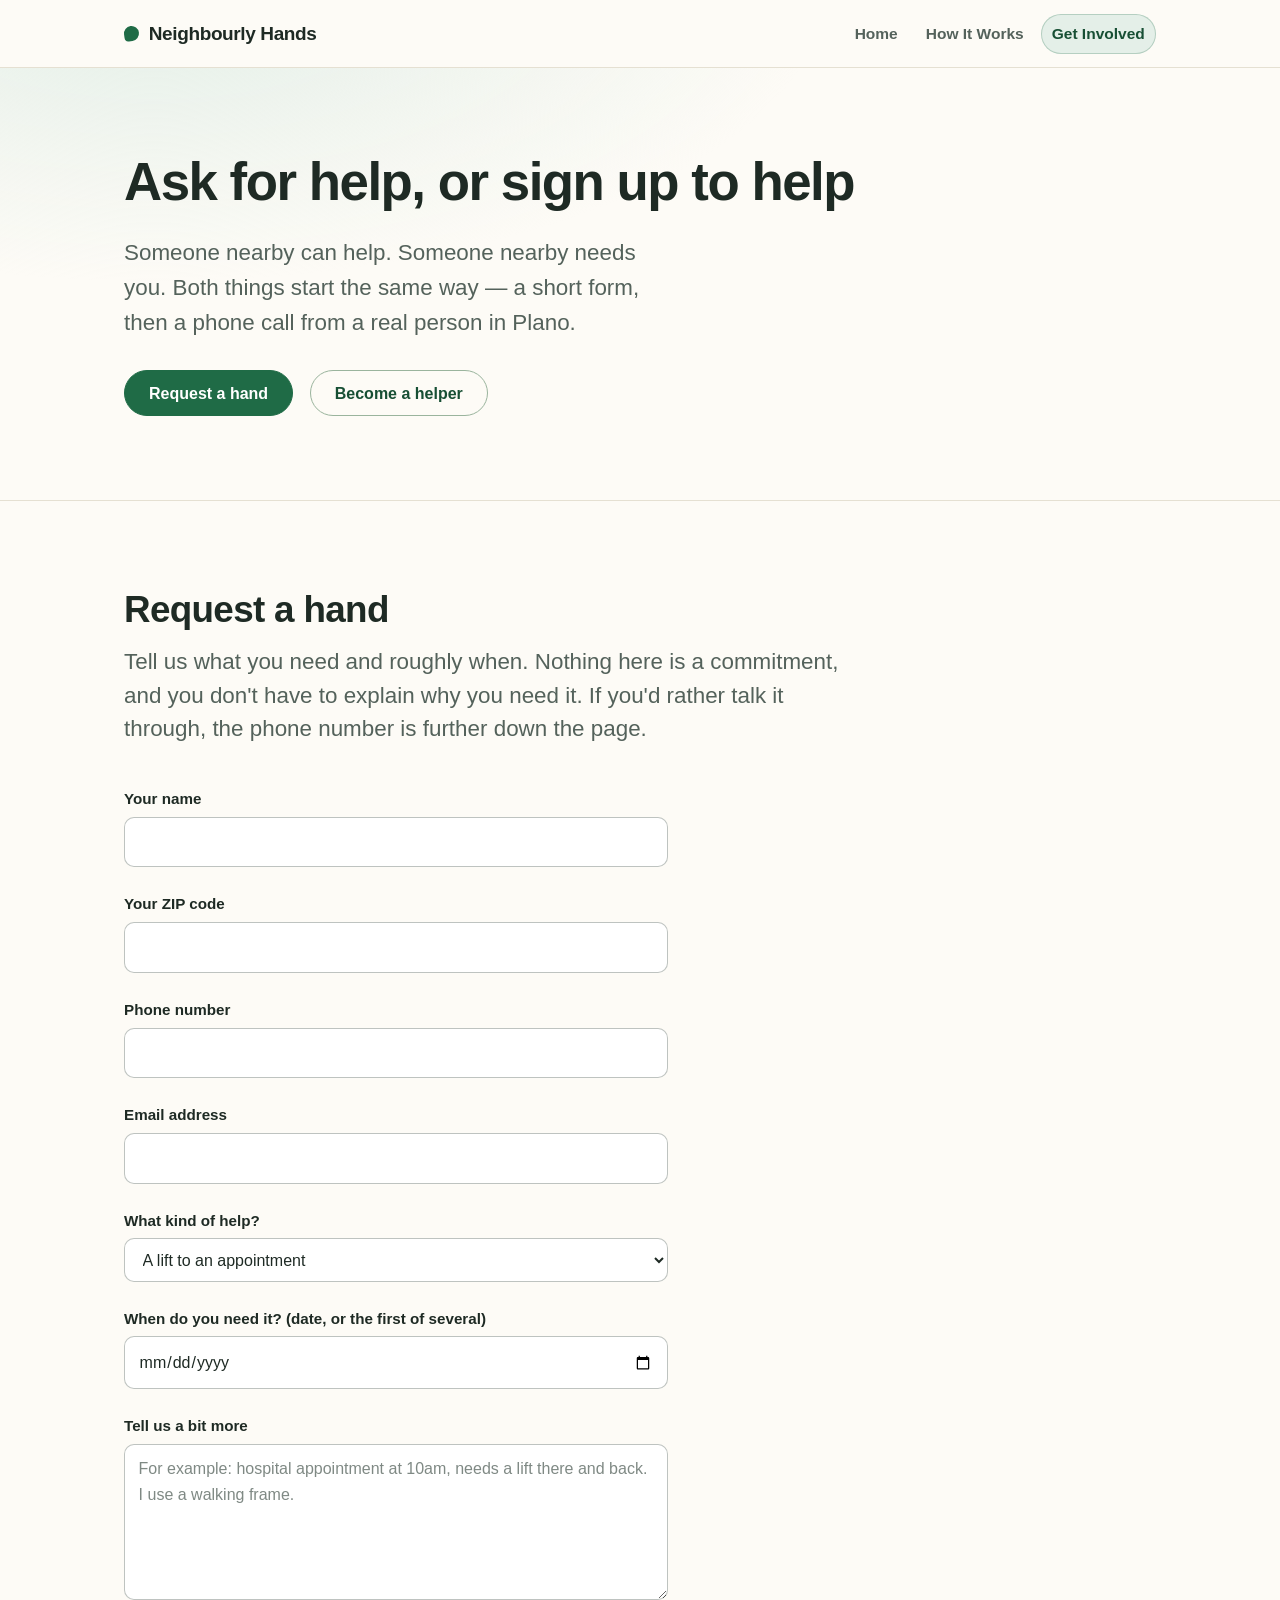
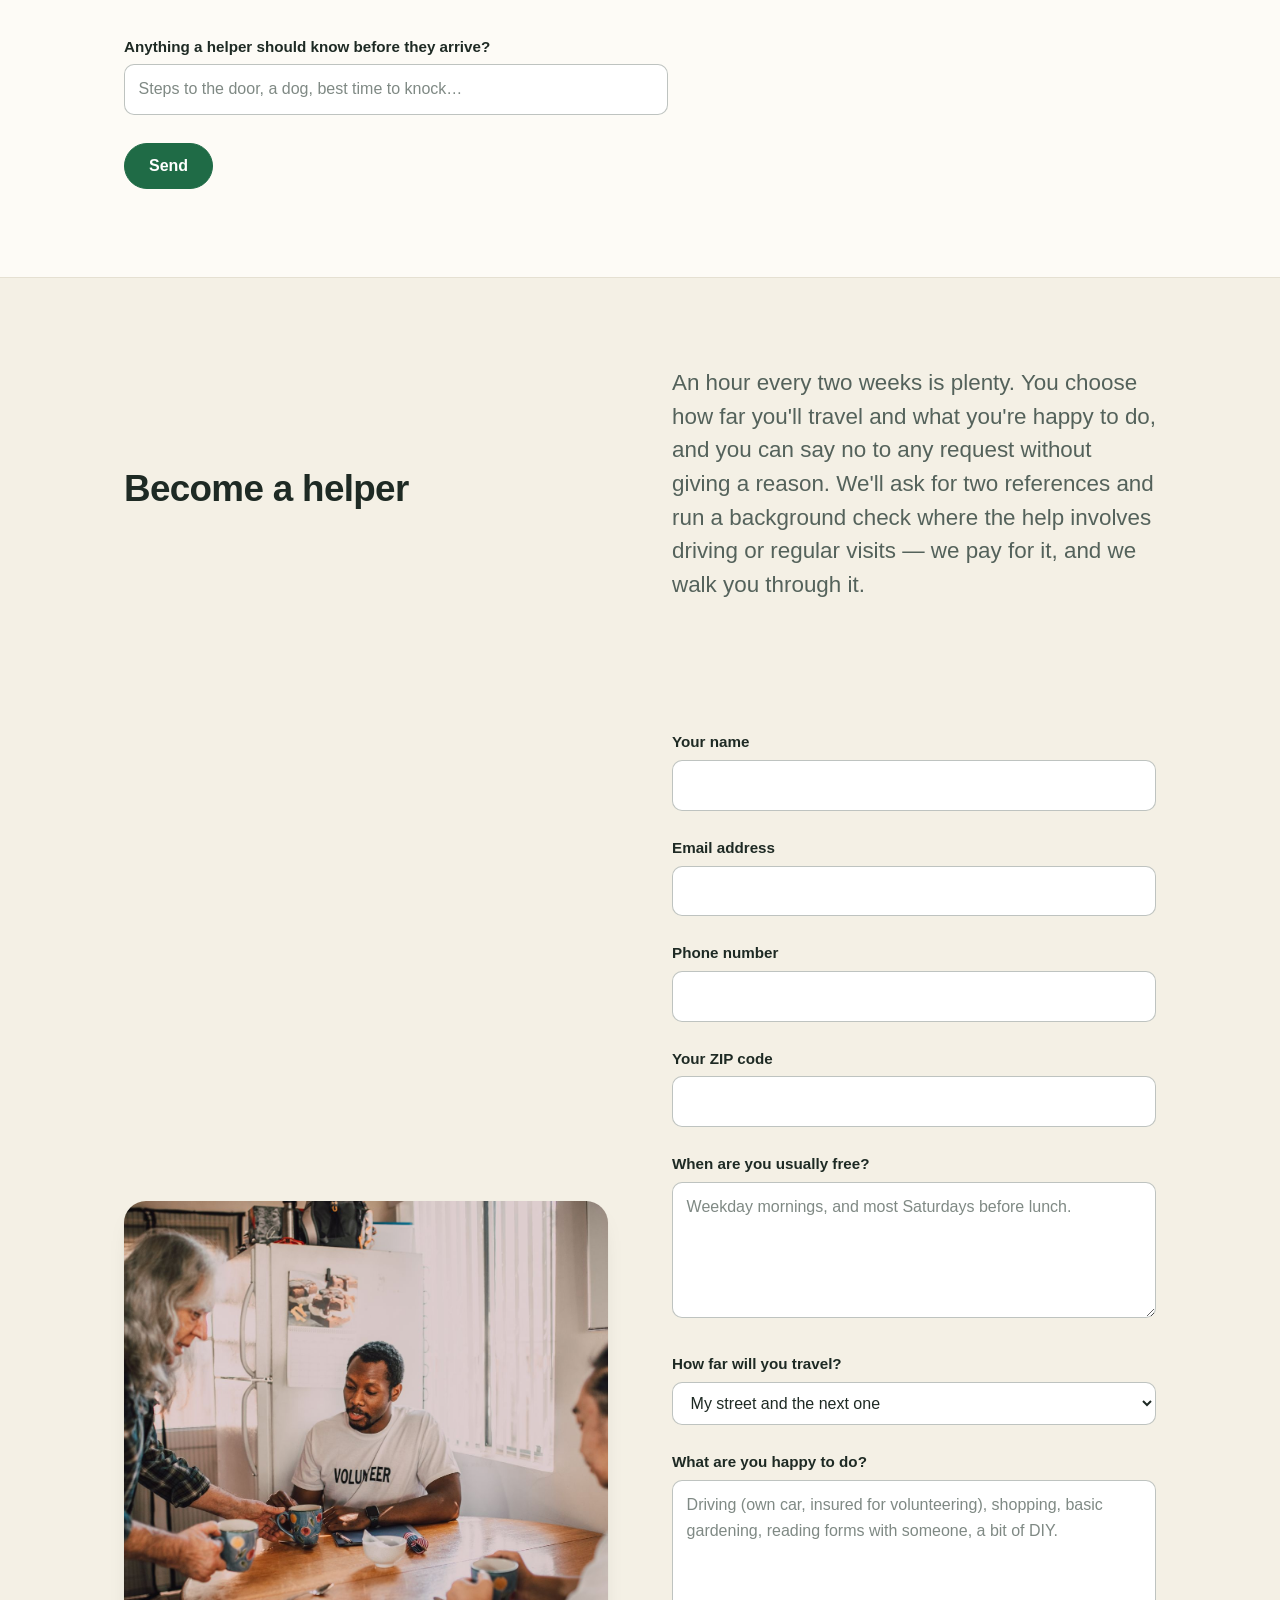
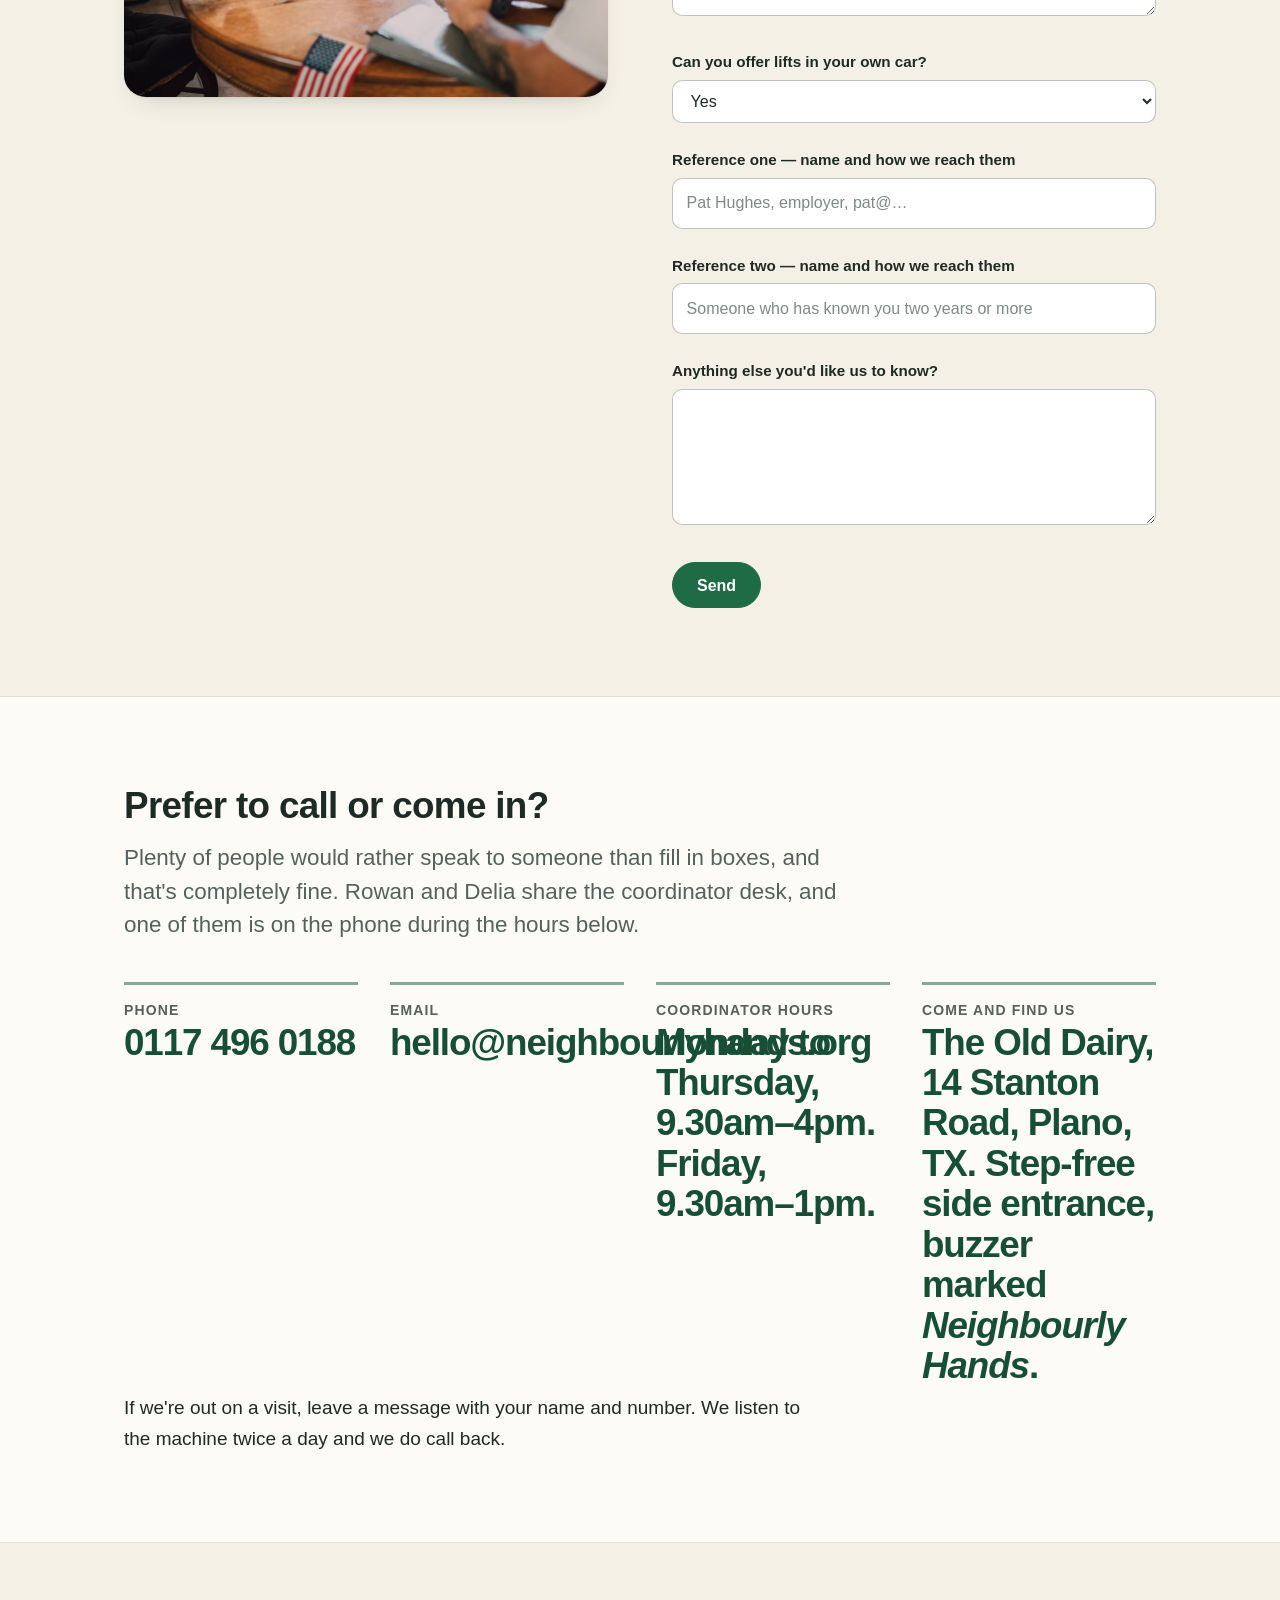
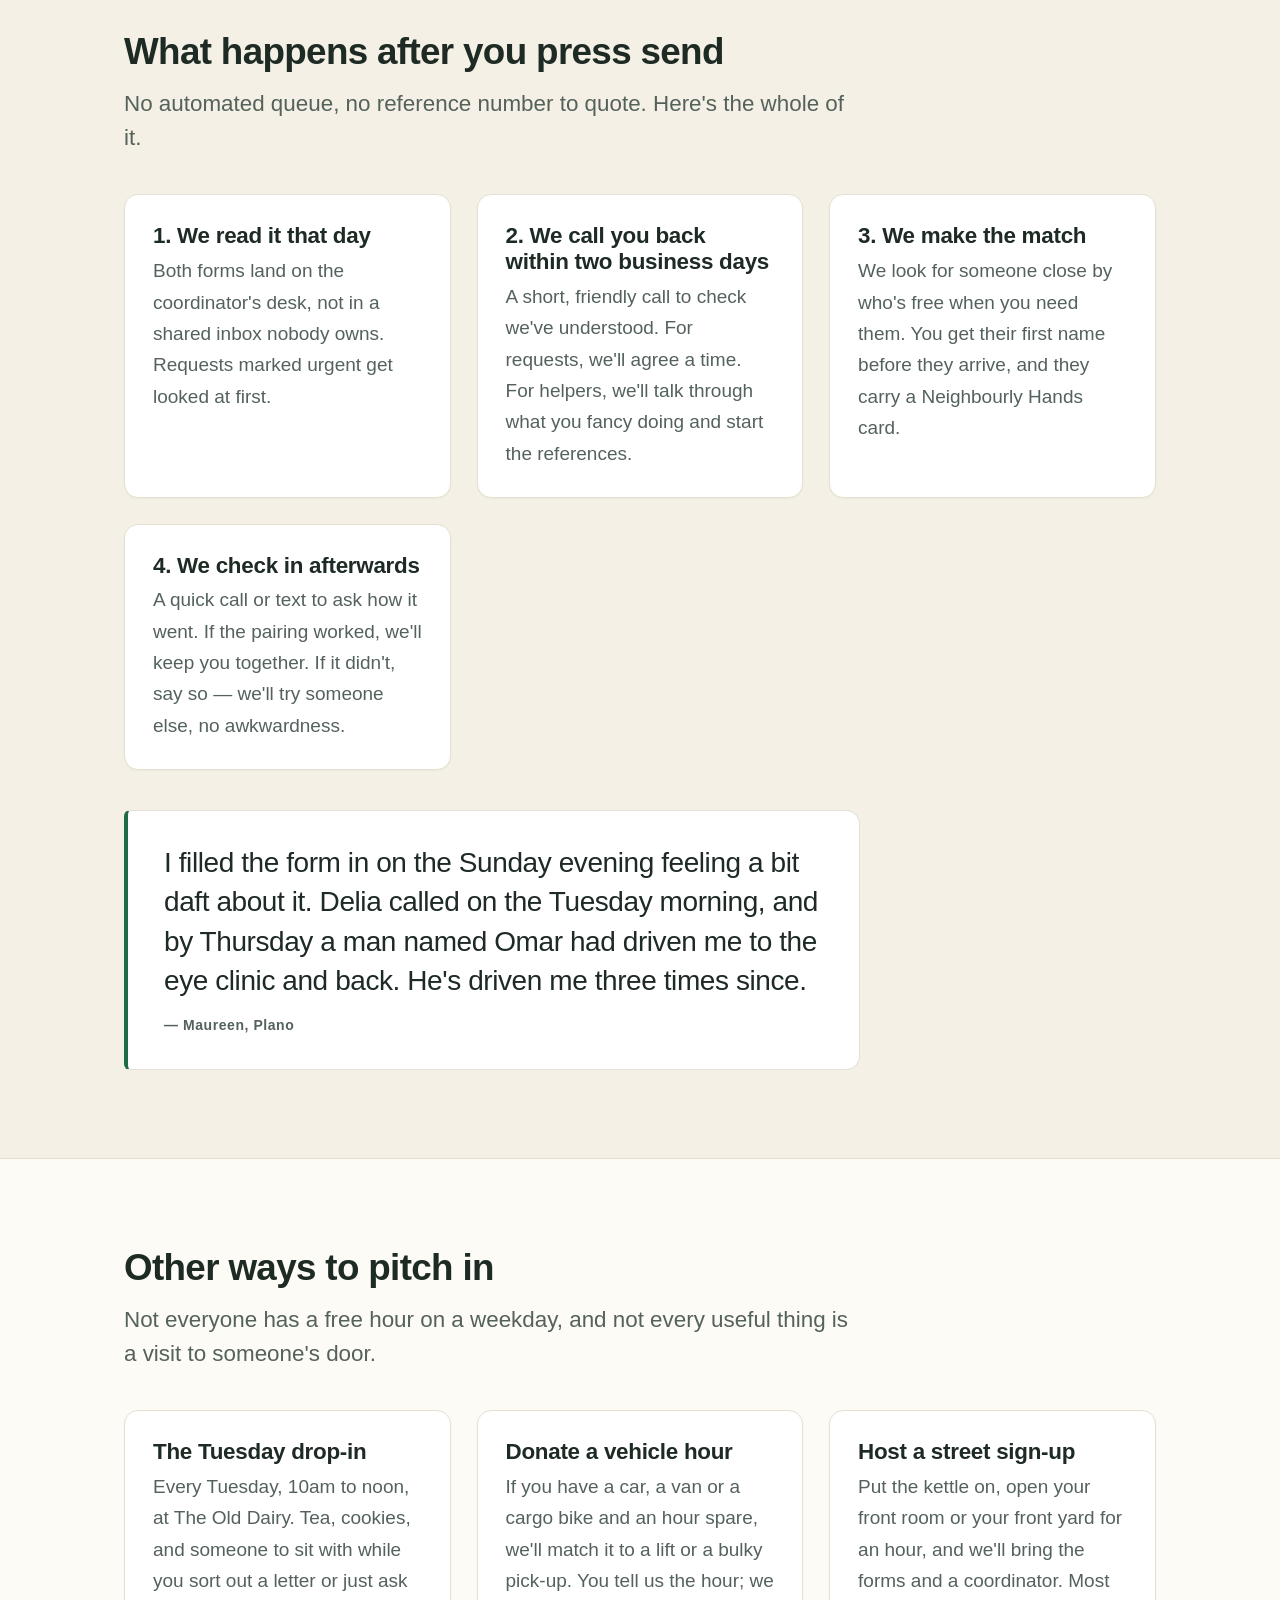
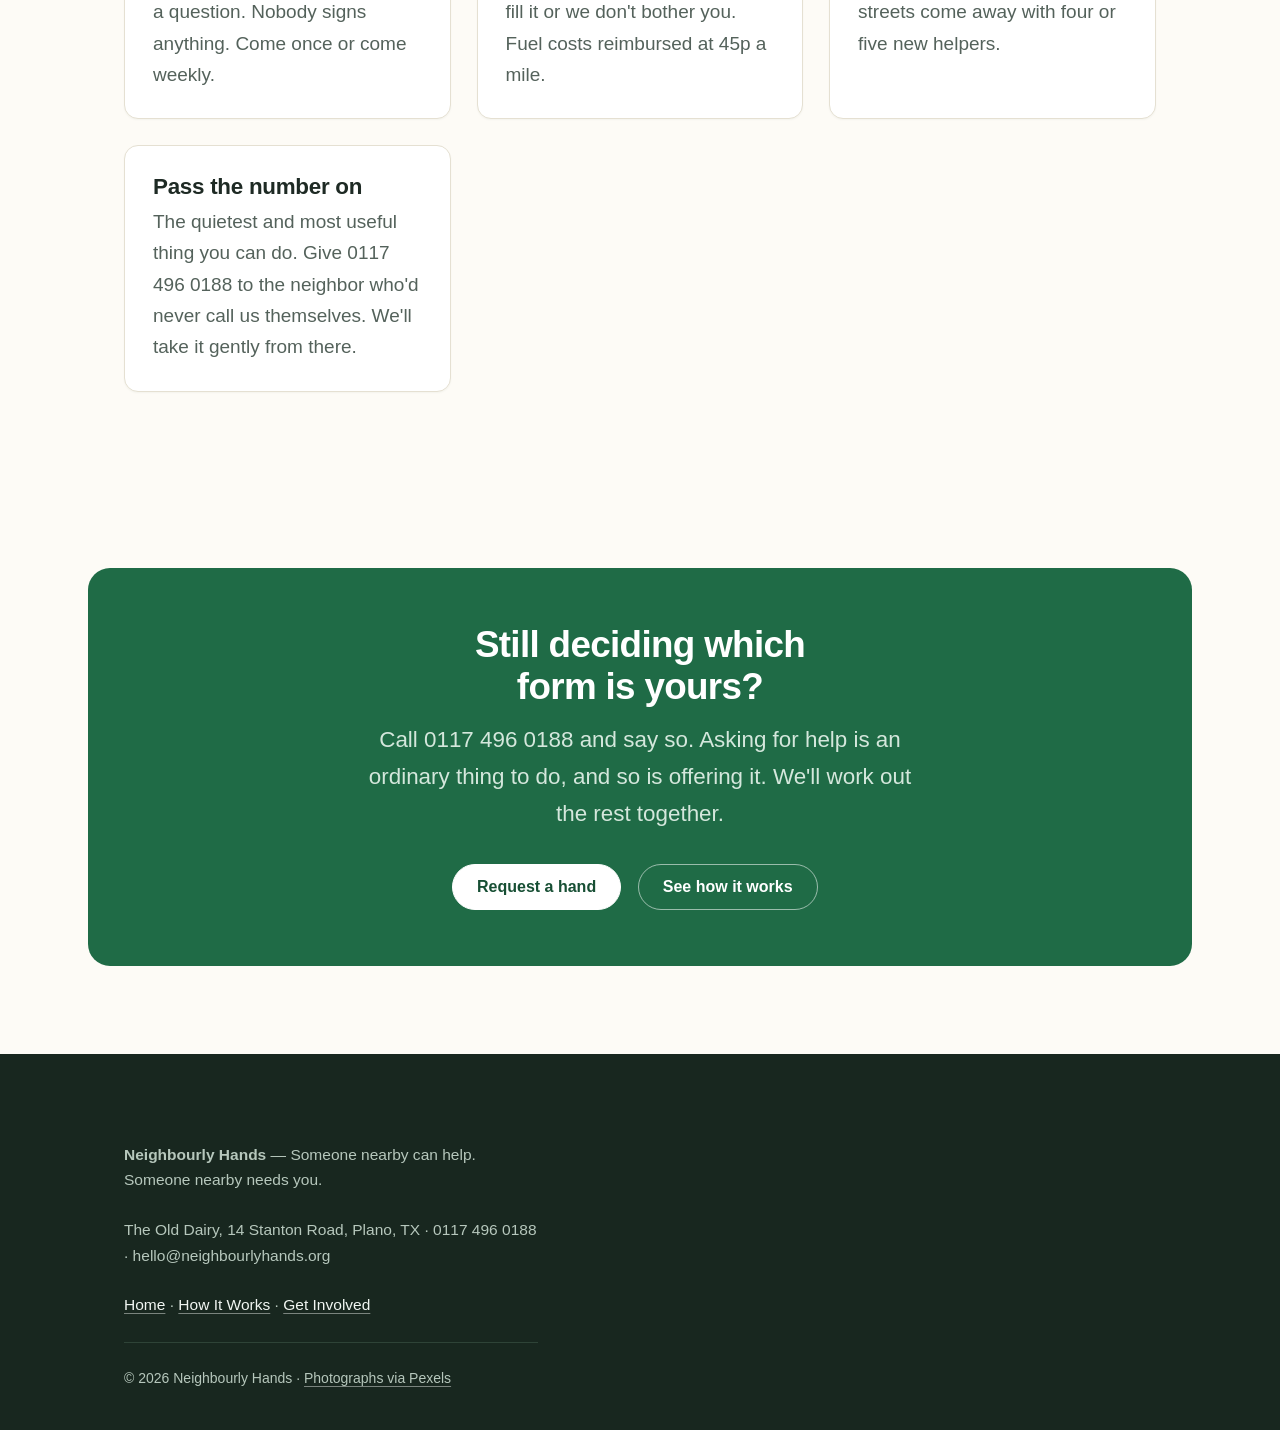
==== commit fa4673c6: "Publish Neighbourly Hands — revision 2 The Bristol → Plano, Texas change is a copy edit that affects" ====
--- a/get-involved.html
+++ b/get-involved.html
@@ -4,7 +4,7 @@
 <meta charset="utf-8">
 <meta name="viewport" content="width=device-width, initial-scale=1">
 <title>Ask for help or sign up to help | Neighbourly Hands</title>
-<meta name="description" content="Two short forms: ask a neighbour in Bristol for a hand with a lift, a shop run or a form — or sign up to give an hour. Plus coordinator hours, phone and address.">
+<meta name="description" content="Two short forms: ask a neighbor in Plano for a hand with a lift, a shop run or a form — or sign up to give an hour. Plus coordinator hours, phone and address.">
 <link rel="icon" href="favicon.svg" type="image/svg+xml">
 <link rel="stylesheet" href="assets/styles.css">
 </head>
@@ -25,7 +25,7 @@
   <section class="hero">
     <div class="container">
       <h1>Ask for help, or sign up to help</h1>
-      <p>Someone nearby can help. Someone nearby needs you. Both things start the same way — a short form, then a phone call from a real person in Bristol.</p>
+      <p>Someone nearby can help. Someone nearby needs you. Both things start the same way — a short form, then a phone call from a real person in Plano.</p>
       <p>
         <a class="button button-primary" href="#request">Request a hand</a>
         <a class="button button-secondary" href="#helper">Become a helper</a>
@@ -48,7 +48,7 @@
         </div>
 
         <div class="field">
-          <label for="req-postcode">Your postcode</label>
+          <label for="req-postcode">Your ZIP code</label>
           <input id="req-postcode" name="postcode" type="text" autocomplete="postal-code" required>
         </div>
 
@@ -81,7 +81,7 @@
 
         <div class="field">
           <label for="req-details">Tell us a bit more</label>
-          <textarea id="req-details" name="details" rows="5" placeholder="For example: hospital appointment at Southmead, 10am, needs a lift there and back. I use a walking frame."></textarea>
+          <textarea id="req-details" name="details" rows="5" placeholder="For example: hospital appointment at 10am, needs a lift there and back. I use a walking frame."></textarea>
         </div>
 
         <div class="field">
@@ -97,7 +97,7 @@
   <section class="section section-alt" id="helper">
     <div class="container">
       <h2>Become a helper</h2>
-      <p>An hour a fortnight is plenty. You choose how far you'll travel and what you're happy to do, and you can say no to any request without giving a reason. We'll ask for two references and run a DBS check where the help involves driving or regular visits — we pay for it, and we walk you through it.</p>
+      <p>An hour every two weeks is plenty. You choose how far you'll travel and what you're happy to do, and you can say no to any request without giving a reason. We'll ask for two references and run a background check where the help involves driving or regular visits — we pay for it, and we walk you through it.</p>
 
       <img src="assets/community-hall-signup.jpg" alt="Neighbourly Hands volunteers sitting around a table in a community hall during a sign-up session" width="6562" height="4375">
 
@@ -121,7 +121,7 @@
         </div>
 
         <div class="field">
-          <label for="help-postcode">Your postcode</label>
+          <label for="help-postcode">Your ZIP code</label>
           <input id="help-postcode" name="helper_postcode" type="text" autocomplete="postal-code" required>
         </div>
 
@@ -137,7 +137,7 @@
             <option>Up to 1 mile</option>
             <option>Up to 3 miles</option>
             <option>Up to 5 miles</option>
-            <option>Anywhere in Bristol</option>
+            <option>Anywhere in Plano</option>
           </select>
         </div>
 
@@ -195,11 +195,11 @@
         </div>
         <div class="fact">
           <dt>Come and find us</dt>
-          <dd>The Old Dairy, 14 Stanton Road, Bristol BS7 9PL. Step-free side entrance, buzzer marked <em>Neighbourly Hands</em>.</dd>
+          <dd>The Old Dairy, 14 Stanton Road, Plano, TX. Step-free side entrance, buzzer marked <em>Neighbourly Hands</em>.</dd>
         </div>
       </dl>
 
-      <p>If we're out on a visit, leave a message with your name and number. We listen to the machine twice a day and we do ring back.</p>
+      <p>If we're out on a visit, leave a message with your name and number. We listen to the machine twice a day and we do call back.</p>
     </div>
   </section>
 
@@ -214,7 +214,7 @@
           <p>Both forms land on the coordinator's desk, not in a shared inbox nobody owns. Requests marked urgent get looked at first.</p>
         </li>
         <li class="card">
-          <h3>2. We call you back within two working days</h3>
+          <h3>2. We call you back within two business days</h3>
           <p>A short, friendly call to check we've understood. For requests, we'll agree a time. For helpers, we'll talk through what you fancy doing and start the references.</p>
         </li>
         <li class="card">
@@ -228,8 +228,8 @@
       </ul>
 
       <blockquote class="quote">
-        <p>I filled the form in on the Sunday evening feeling a bit daft about it. Delia rang on the Tuesday morning, and by Thursday a chap called Omar had driven me to the eye clinic and back. He's driven me three times since.</p>
-        <cite>Maureen, Horfield</cite>
+        <p>I filled the form in on the Sunday evening feeling a bit daft about it. Delia called on the Tuesday morning, and by Thursday a man named Omar had driven me to the eye clinic and back. He's driven me three times since.</p>
+        <cite>Maureen, Plano</cite>
       </blockquote>
     </div>
   </section>
@@ -242,7 +242,7 @@
       <ul class="card-grid">
         <li class="card">
           <h3>The Tuesday drop-in</h3>
-          <p>Every Tuesday, 10am to midday, at The Old Dairy. Tea, biscuits, and someone to sit with while you sort out a letter or just ask a question. Nobody signs anything. Come once or come weekly.</p>
+          <p>Every Tuesday, 10am to noon, at The Old Dairy. Tea, cookies, and someone to sit with while you sort out a letter or just ask a question. Nobody signs anything. Come once or come weekly.</p>
         </li>
         <li class="card">
           <h3>Donate a vehicle hour</h3>
@@ -250,11 +250,11 @@
         </li>
         <li class="card">
           <h3>Host a street sign-up</h3>
-          <p>Put the kettle on, open your front room or your front garden for an hour, and we'll bring the forms and a coordinator. Most streets come away with four or five new helpers.</p>
+          <p>Put the kettle on, open your front room or your front yard for an hour, and we'll bring the forms and a coordinator. Most streets come away with four or five new helpers.</p>
         </li>
         <li class="card">
           <h3>Pass the number on</h3>
-          <p>The quietest and most useful thing you can do. Give 0117 496 0188 to the neighbour who'd never ring us themselves. We'll take it gently from there.</p>
+          <p>The quietest and most useful thing you can do. Give 0117 496 0188 to the neighbor who'd never call us themselves. We'll take it gently from there.</p>
         </li>
       </ul>
     </div>
@@ -263,7 +263,7 @@
   <section class="cta">
     <div class="container">
       <h2>Still deciding which form is yours?</h2>
-      <p>Ring 0117 496 0188 and say so. Asking for help is an ordinary thing to do, and so is offering it. We'll work out the rest together.</p>
+      <p>Call 0117 496 0188 and say so. Asking for help is an ordinary thing to do, and so is offering it. We'll work out the rest together.</p>
       <p>
         <a class="button button-primary" href="#request">Request a hand</a>
         <a class="button button-secondary" href="how-it-works.html">See how it works</a>
@@ -276,7 +276,7 @@
 <footer class="site-footer">
   <div class="container">
     <p><strong>Neighbourly Hands</strong> — Someone nearby can help. Someone nearby needs you.</p>
-    <p>The Old Dairy, 14 Stanton Road, Bristol BS7 9PL · 0117 496 0188 · hello@neighbourlyhands.org</p>
+    <p>The Old Dairy, 14 Stanton Road, Plano, TX · 0117 496 0188 · hello@neighbourlyhands.org</p>
     <p>
       <a href="index.html">Home</a> ·
       <a href="how-it-works.html">How It Works</a> ·
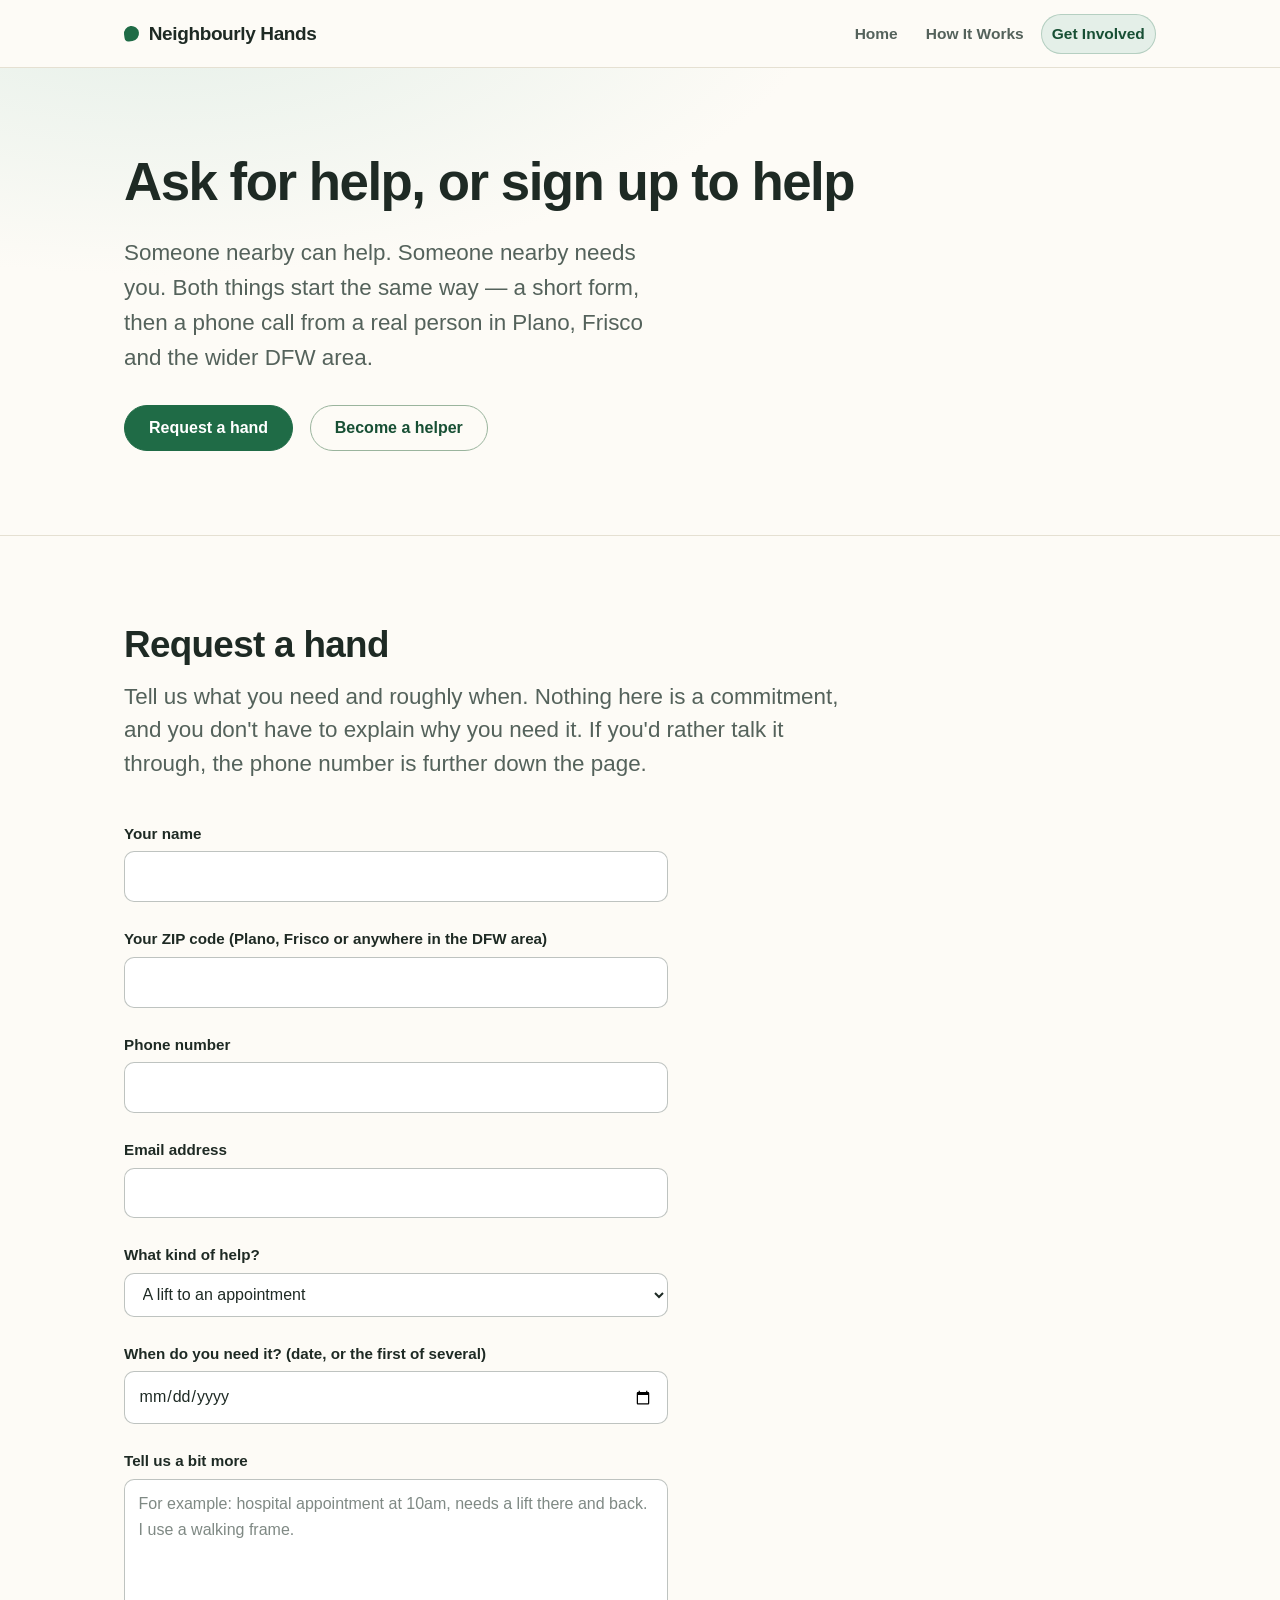
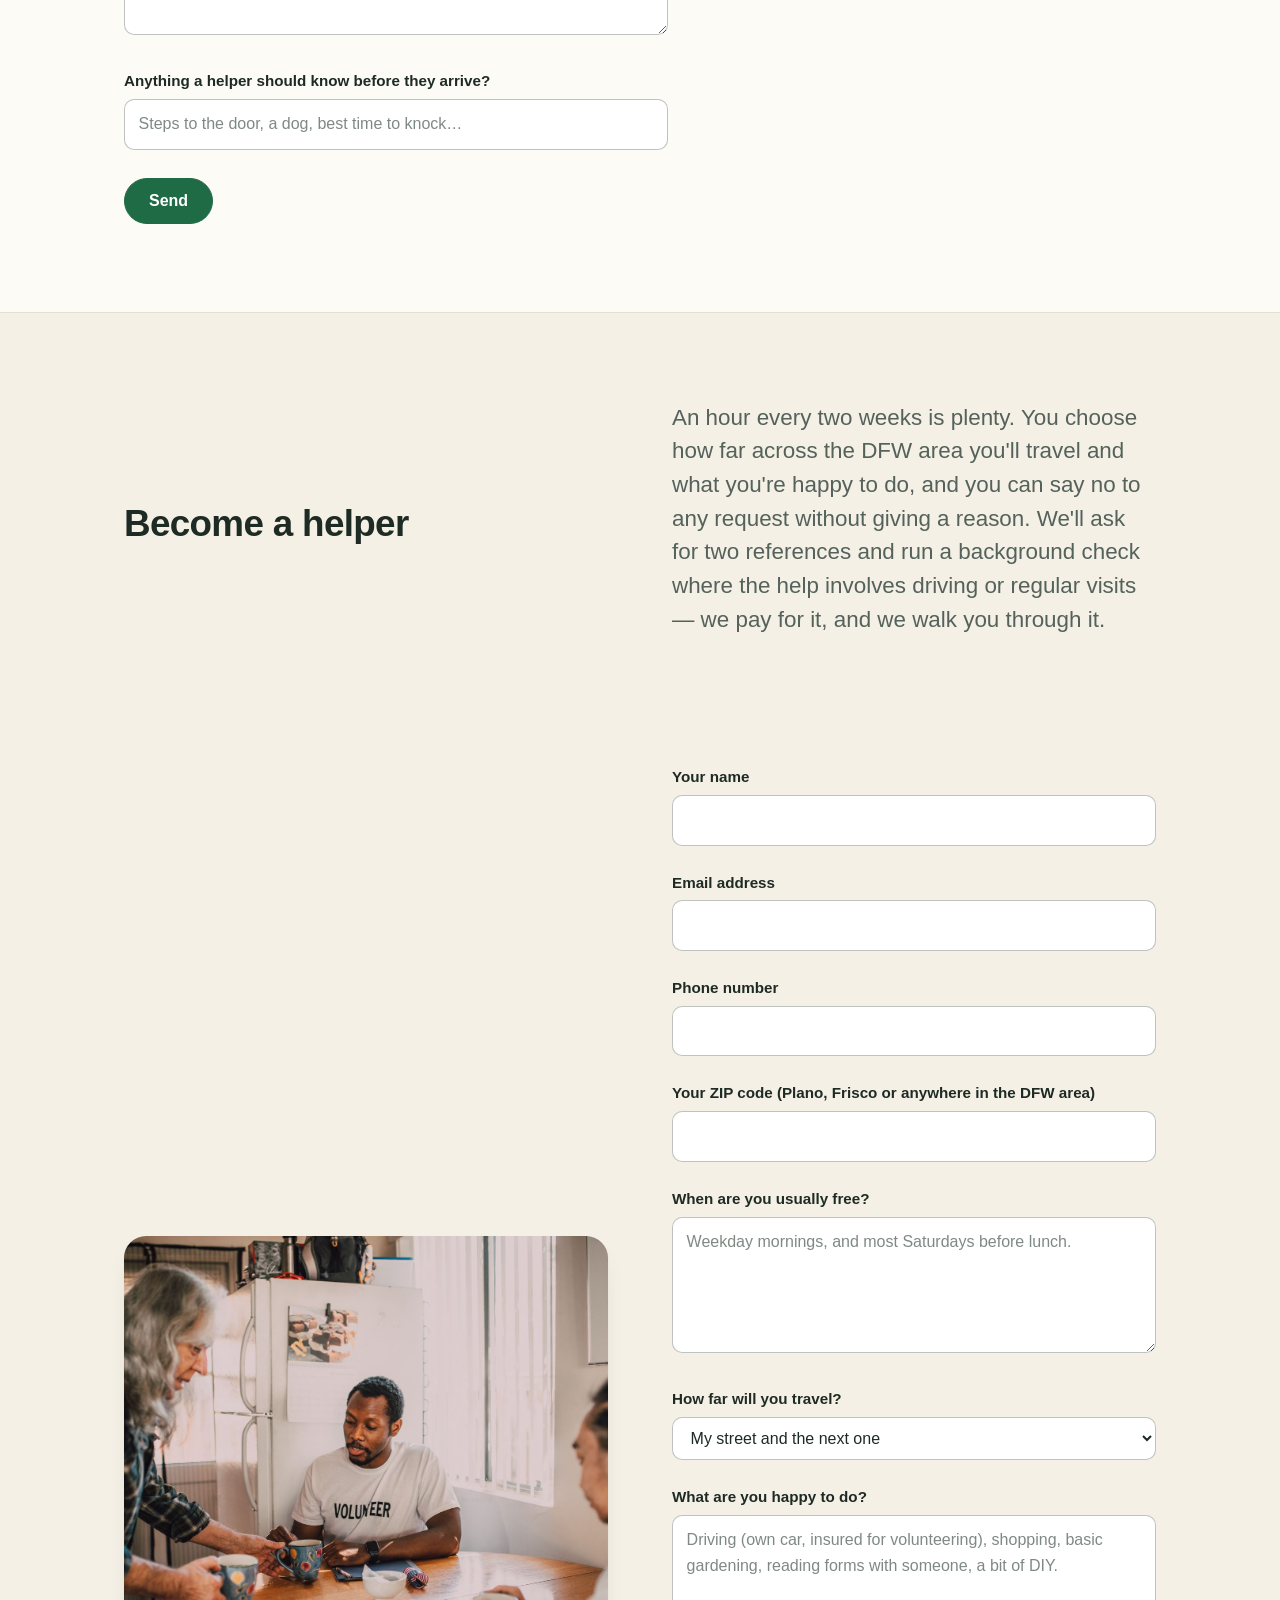
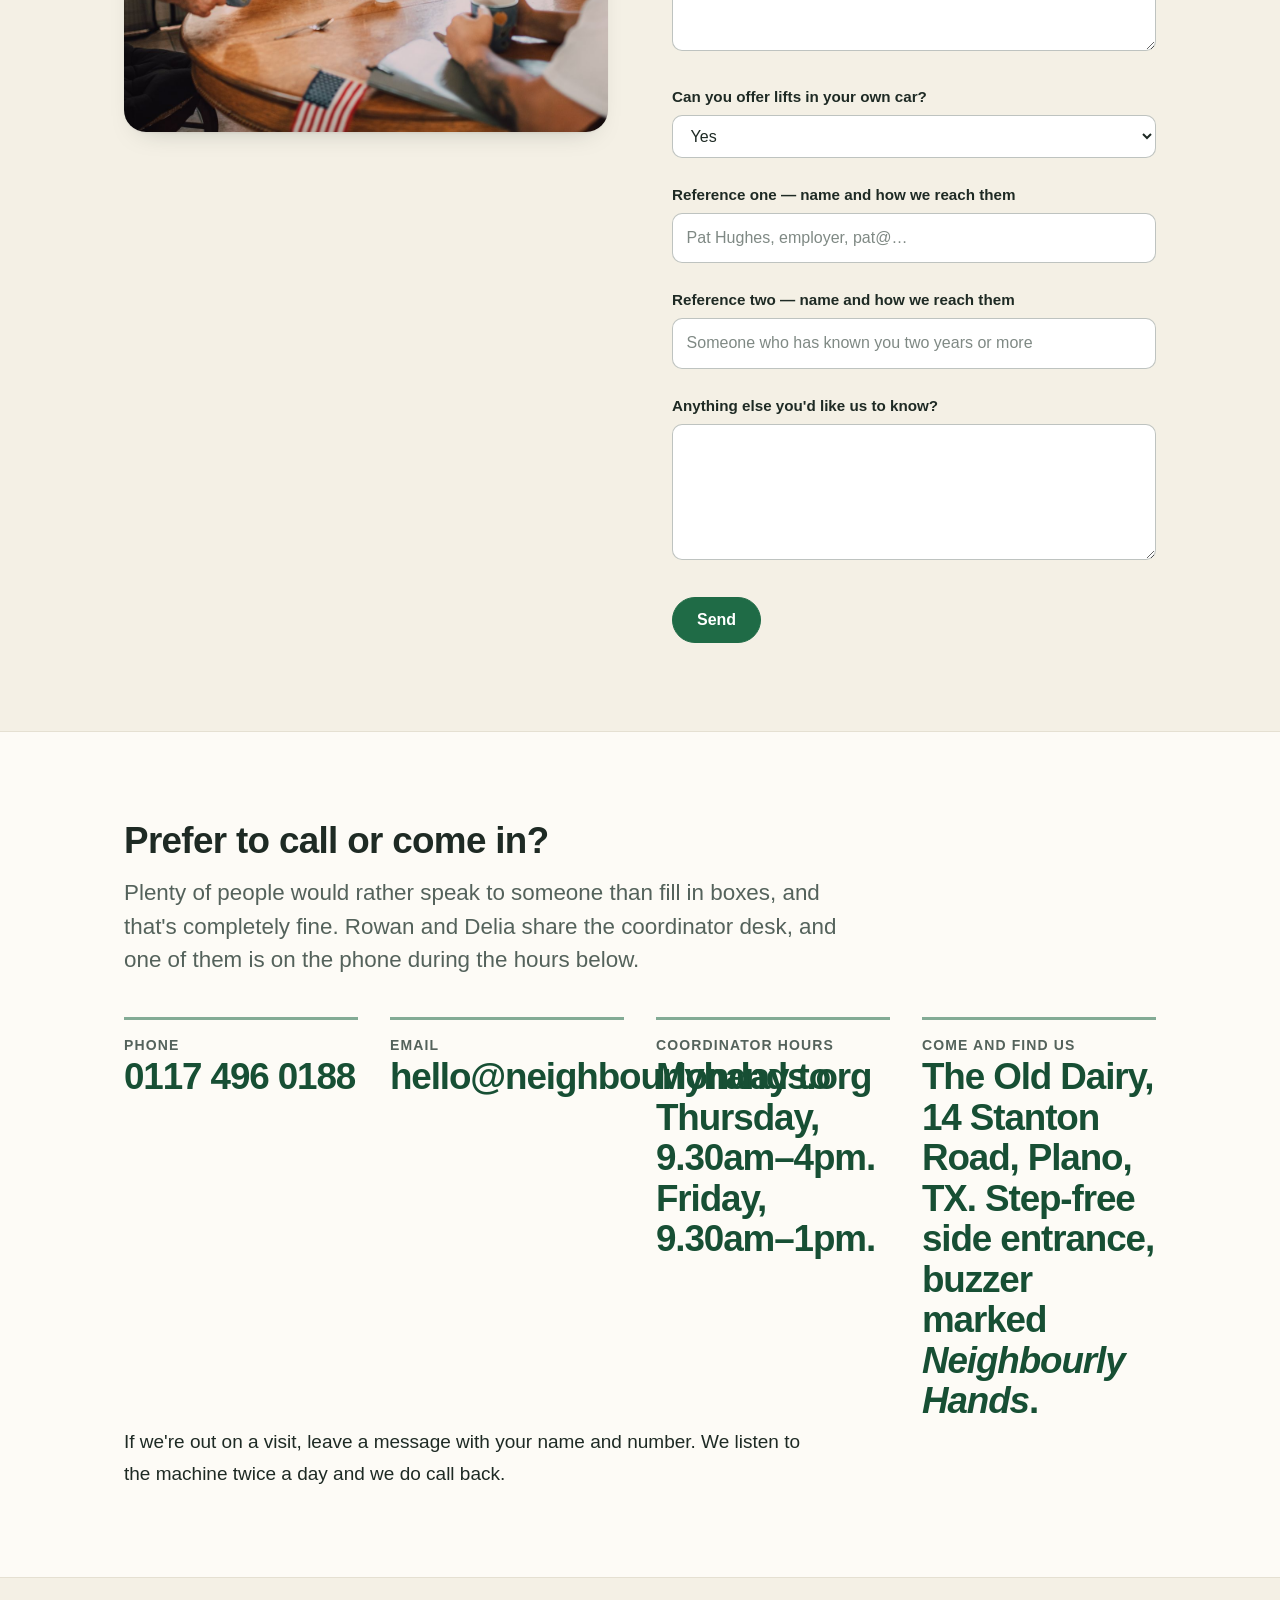
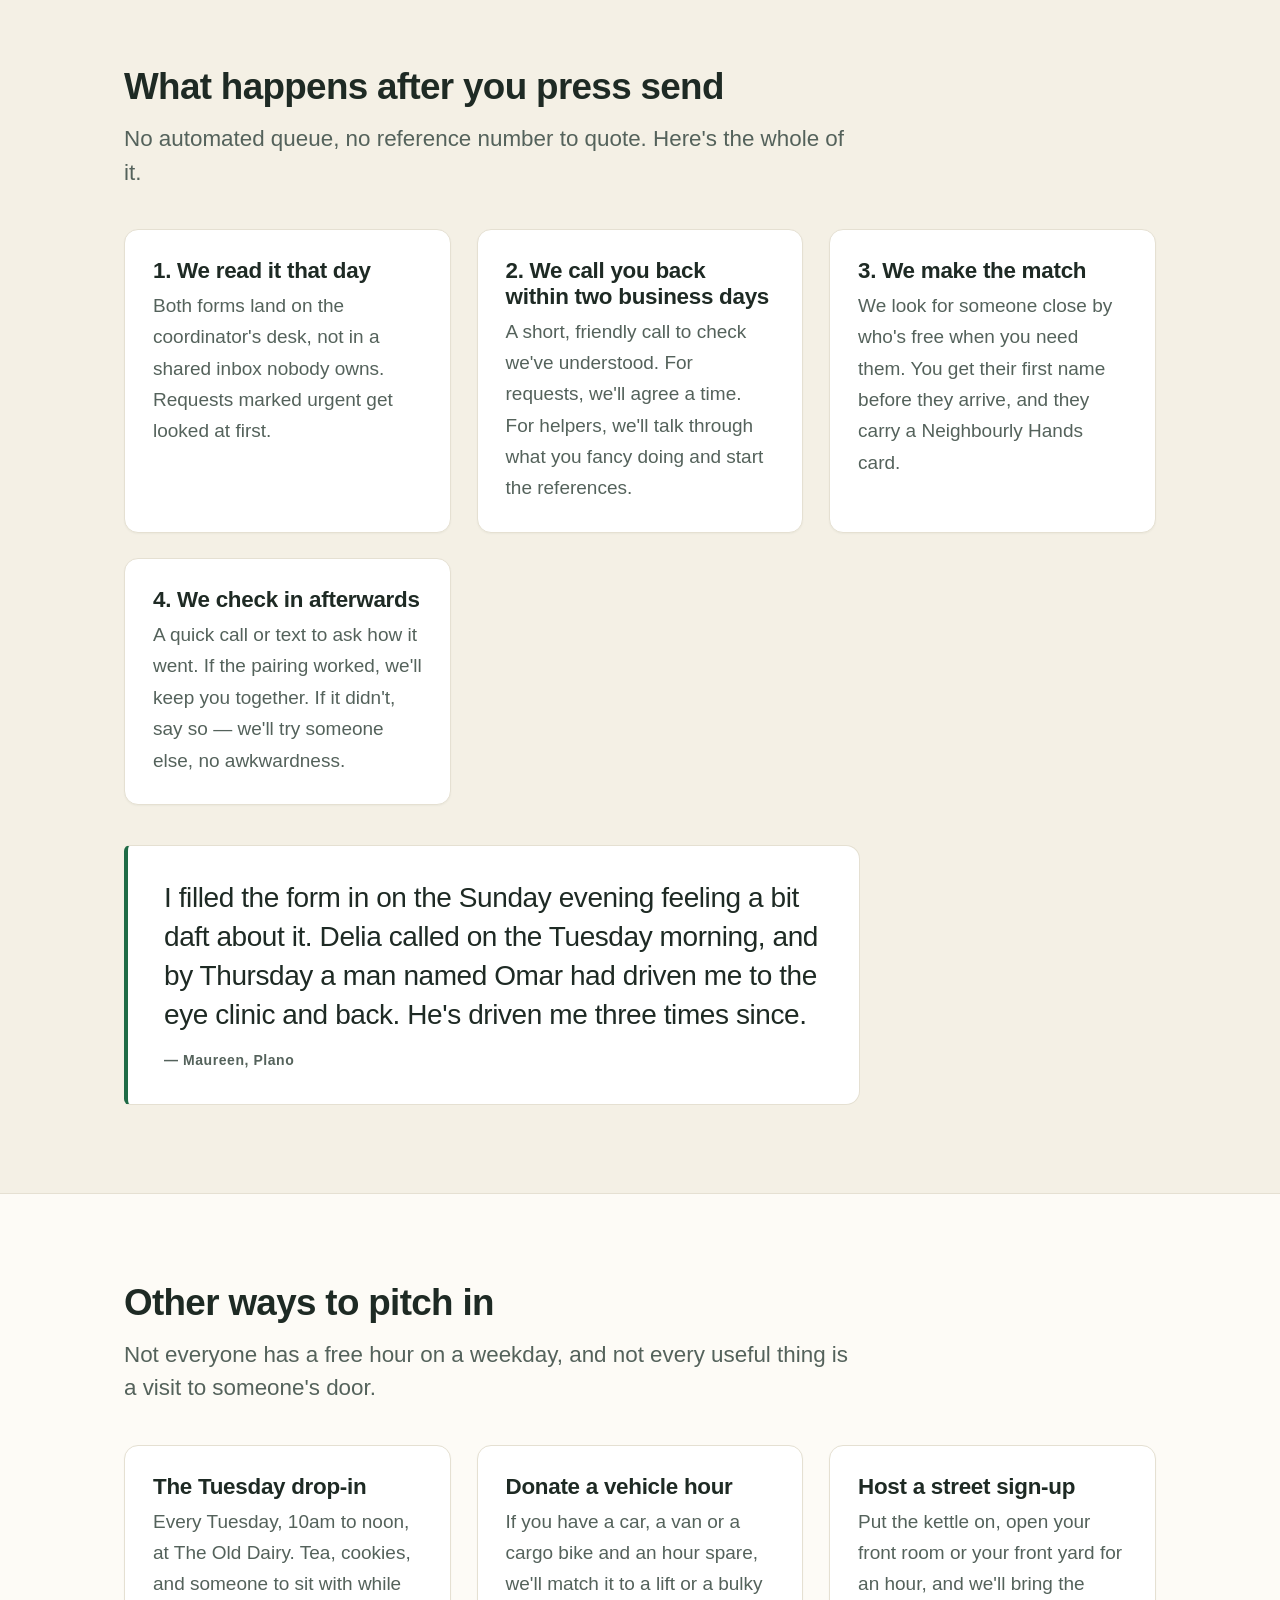
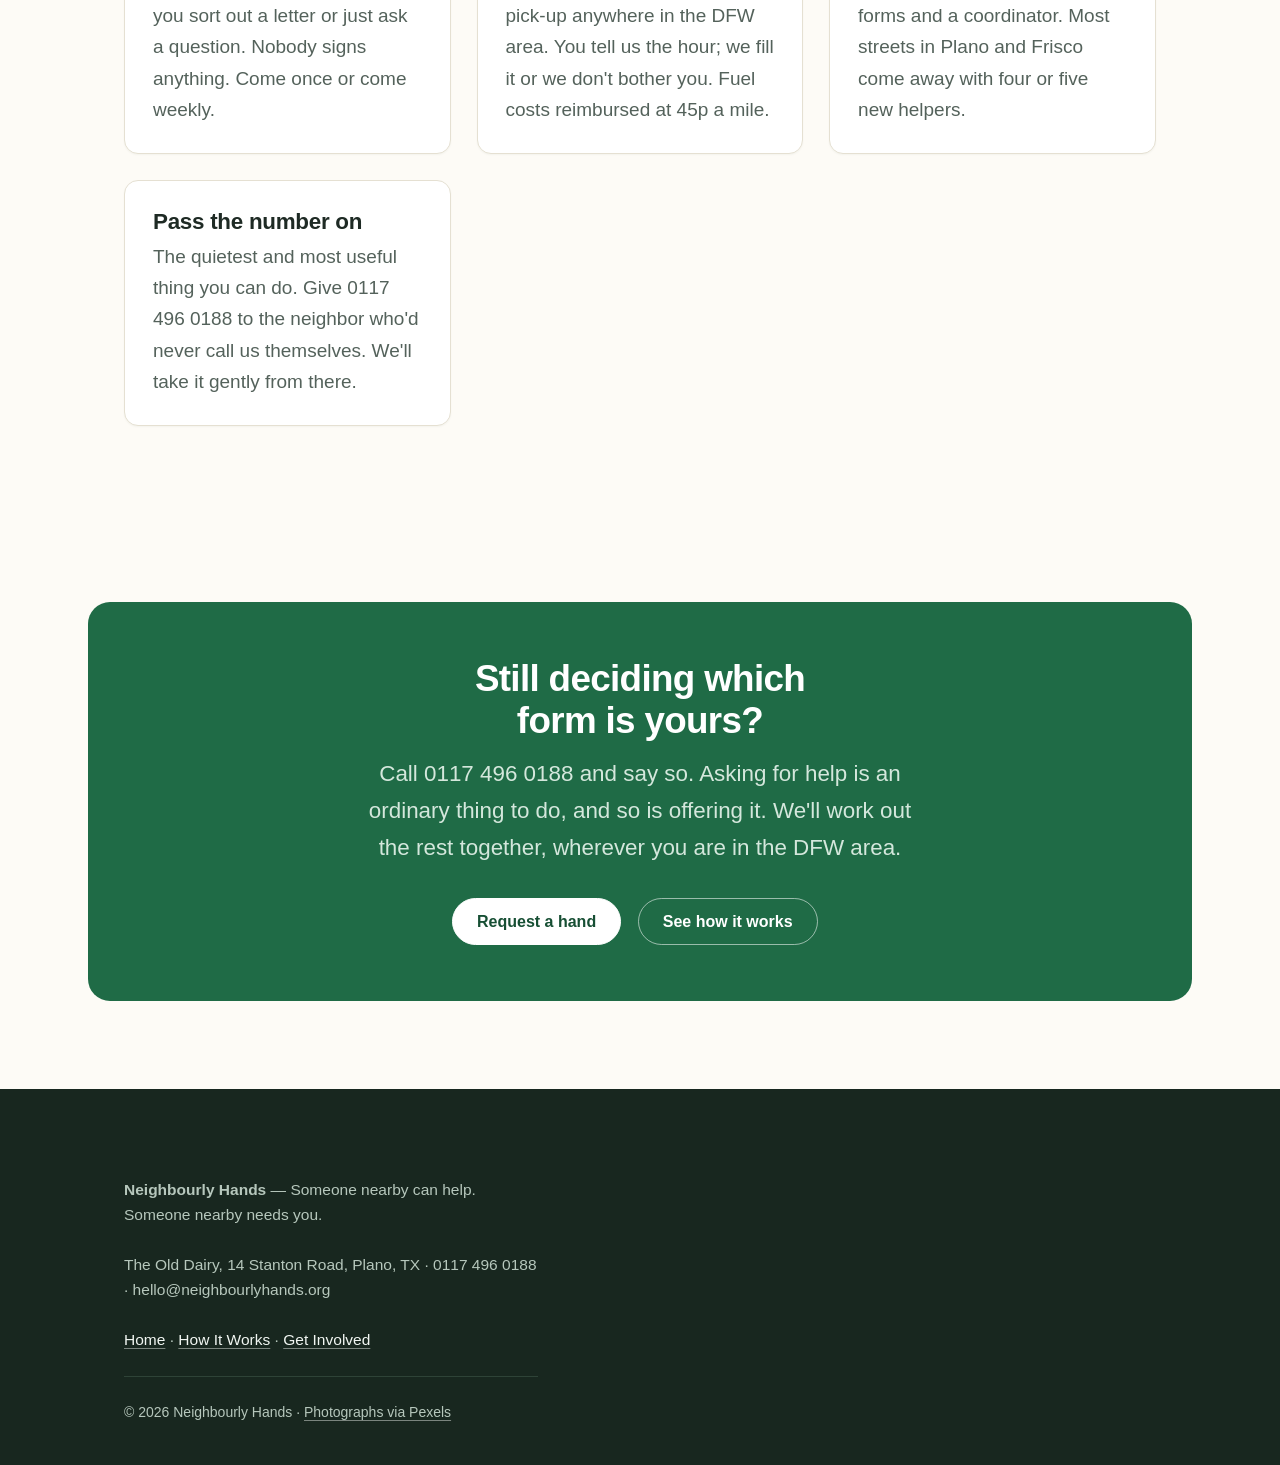
==== commit 180b5806: "Publish Neighbourly Hands — revision 4 Add an explicit list of DFW-area cities served. The full list" ====
--- a/get-involved.html
+++ b/get-involved.html
@@ -3,8 +3,8 @@
 <head>
 <meta charset="utf-8">
 <meta name="viewport" content="width=device-width, initial-scale=1">
-<title>Ask for help or sign up to help | Neighbourly Hands</title>
-<meta name="description" content="Two short forms: ask a neighbor in Plano for a hand with a lift, a shop run or a form — or sign up to give an hour. Plus coordinator hours, phone and address.">
+<title>Ask for help or sign up to help in Plano, Frisco and DFW | Neighbourly Hands</title>
+<meta name="description" content="Two short forms: ask a neighbor in Plano, Frisco or the wider DFW area for a hand with a lift, a shop run or a form — or sign up to give an hour. Plus coordinator hours, phone and address.">
 <link rel="icon" href="favicon.svg" type="image/svg+xml">
 <link rel="stylesheet" href="assets/styles.css">
 </head>
@@ -25,7 +25,7 @@
   <section class="hero">
     <div class="container">
       <h1>Ask for help, or sign up to help</h1>
-      <p>Someone nearby can help. Someone nearby needs you. Both things start the same way — a short form, then a phone call from a real person in Plano.</p>
+      <p>Someone nearby can help. Someone nearby needs you. Both things start the same way — a short form, then a phone call from a real person in Plano, Frisco and the wider DFW area.</p>
       <p>
         <a class="button button-primary" href="#request">Request a hand</a>
         <a class="button button-secondary" href="#helper">Become a helper</a>
@@ -48,7 +48,7 @@
         </div>
 
         <div class="field">
-          <label for="req-postcode">Your ZIP code</label>
+          <label for="req-postcode">Your ZIP code (Plano, Frisco or anywhere in the DFW area)</label>
           <input id="req-postcode" name="postcode" type="text" autocomplete="postal-code" required>
         </div>
 
@@ -97,7 +97,7 @@
   <section class="section section-alt" id="helper">
     <div class="container">
       <h2>Become a helper</h2>
-      <p>An hour every two weeks is plenty. You choose how far you'll travel and what you're happy to do, and you can say no to any request without giving a reason. We'll ask for two references and run a background check where the help involves driving or regular visits — we pay for it, and we walk you through it.</p>
+      <p>An hour every two weeks is plenty. You choose how far across the DFW area you'll travel and what you're happy to do, and you can say no to any request without giving a reason. We'll ask for two references and run a background check where the help involves driving or regular visits — we pay for it, and we walk you through it.</p>
 
       <img src="assets/community-hall-signup.jpg" alt="Neighbourly Hands volunteers sitting around a table in a community hall during a sign-up session" width="6562" height="4375">
 
@@ -121,7 +121,7 @@
         </div>
 
         <div class="field">
-          <label for="help-postcode">Your ZIP code</label>
+          <label for="help-postcode">Your ZIP code (Plano, Frisco or anywhere in the DFW area)</label>
           <input id="help-postcode" name="helper_postcode" type="text" autocomplete="postal-code" required>
         </div>
 
@@ -137,7 +137,8 @@
             <option>Up to 1 mile</option>
             <option>Up to 3 miles</option>
             <option>Up to 5 miles</option>
-            <option>Anywhere in Plano</option>
+            <option>Anywhere in Plano or Frisco</option>
+            <option>Anywhere in the DFW area</option>
           </select>
         </div>
 
@@ -246,11 +247,11 @@
         </li>
         <li class="card">
           <h3>Donate a vehicle hour</h3>
-          <p>If you have a car, a van or a cargo bike and an hour spare, we'll match it to a lift or a bulky pick-up. You tell us the hour; we fill it or we don't bother you. Fuel costs reimbursed at 45p a mile.</p>
+          <p>If you have a car, a van or a cargo bike and an hour spare, we'll match it to a lift or a bulky pick-up anywhere in the DFW area. You tell us the hour; we fill it or we don't bother you. Fuel costs reimbursed at 45p a mile.</p>
         </li>
         <li class="card">
           <h3>Host a street sign-up</h3>
-          <p>Put the kettle on, open your front room or your front yard for an hour, and we'll bring the forms and a coordinator. Most streets come away with four or five new helpers.</p>
+          <p>Put the kettle on, open your front room or your front yard for an hour, and we'll bring the forms and a coordinator. Most streets in Plano and Frisco come away with four or five new helpers.</p>
         </li>
         <li class="card">
           <h3>Pass the number on</h3>
@@ -263,7 +264,7 @@
   <section class="cta">
     <div class="container">
       <h2>Still deciding which form is yours?</h2>
-      <p>Call 0117 496 0188 and say so. Asking for help is an ordinary thing to do, and so is offering it. We'll work out the rest together.</p>
+      <p>Call 0117 496 0188 and say so. Asking for help is an ordinary thing to do, and so is offering it. We'll work out the rest together, wherever you are in the DFW area.</p>
       <p>
         <a class="button button-primary" href="#request">Request a hand</a>
         <a class="button button-secondary" href="how-it-works.html">See how it works</a>
